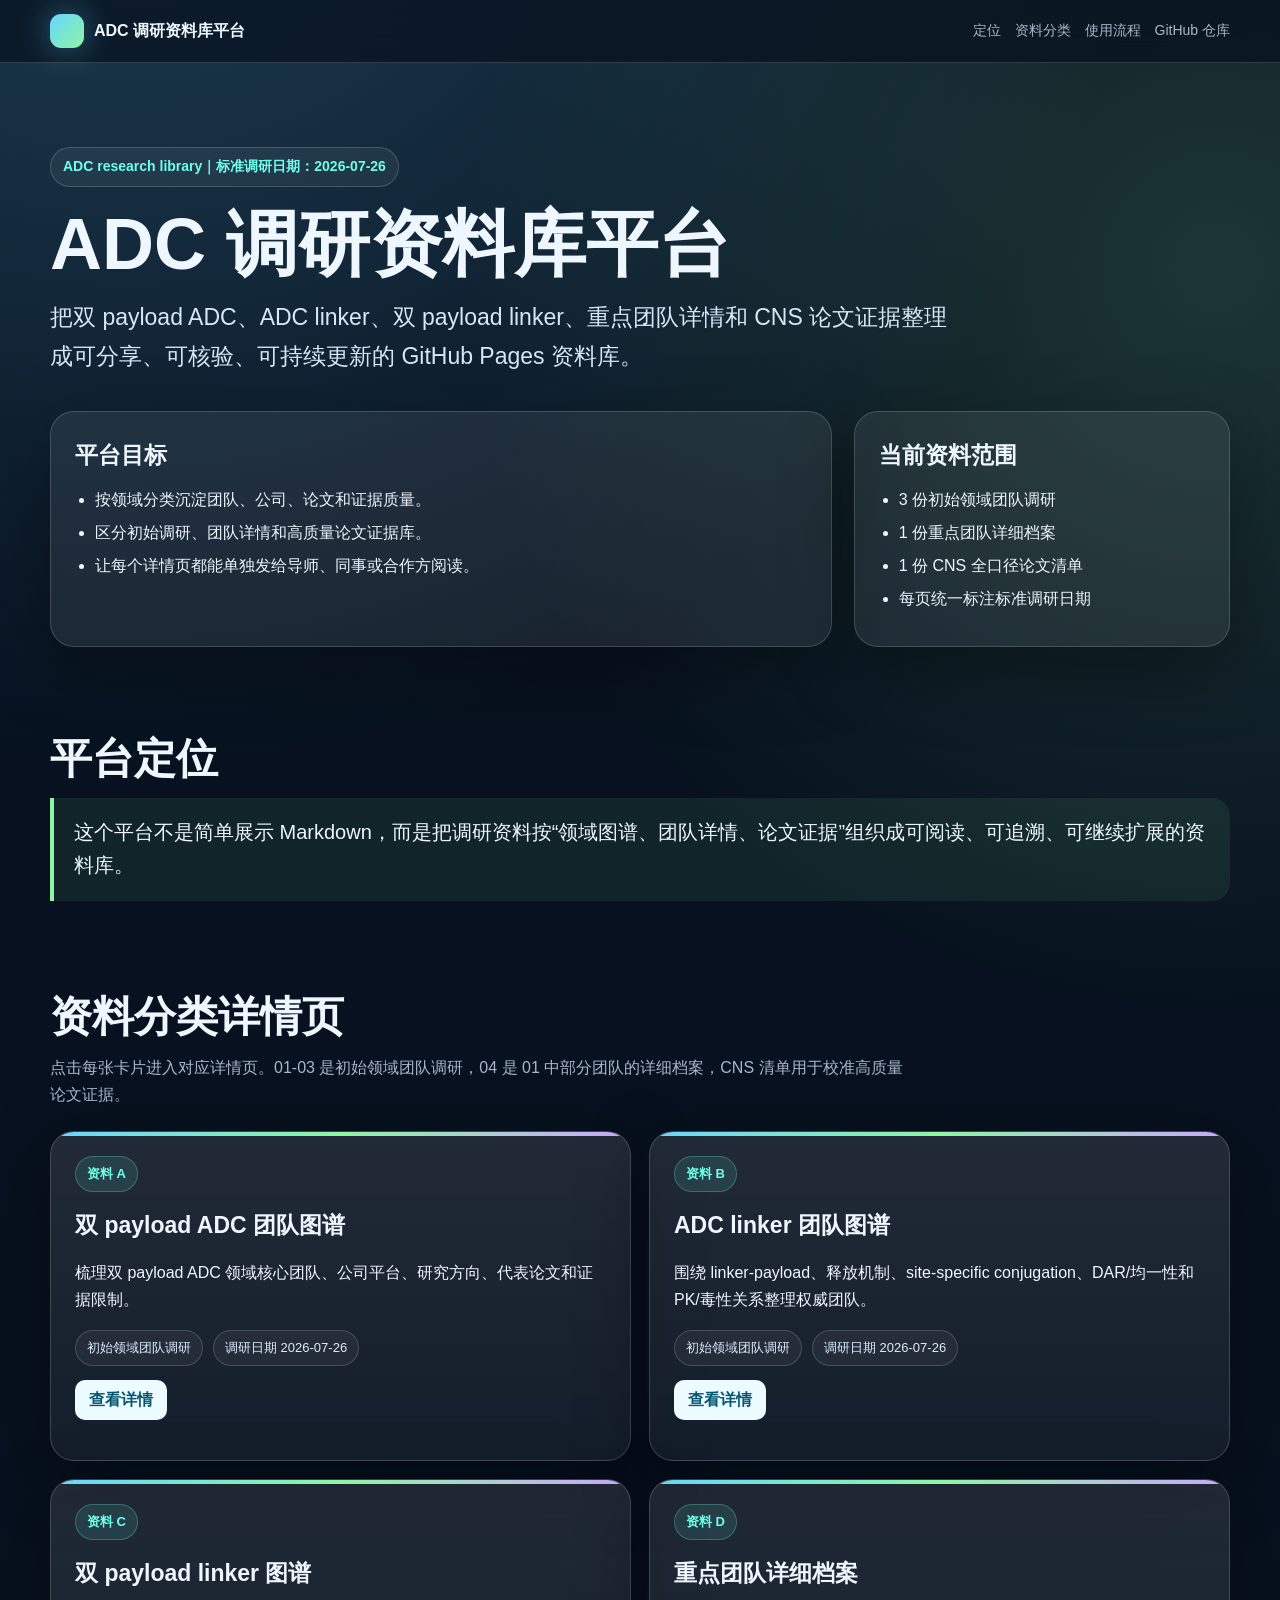
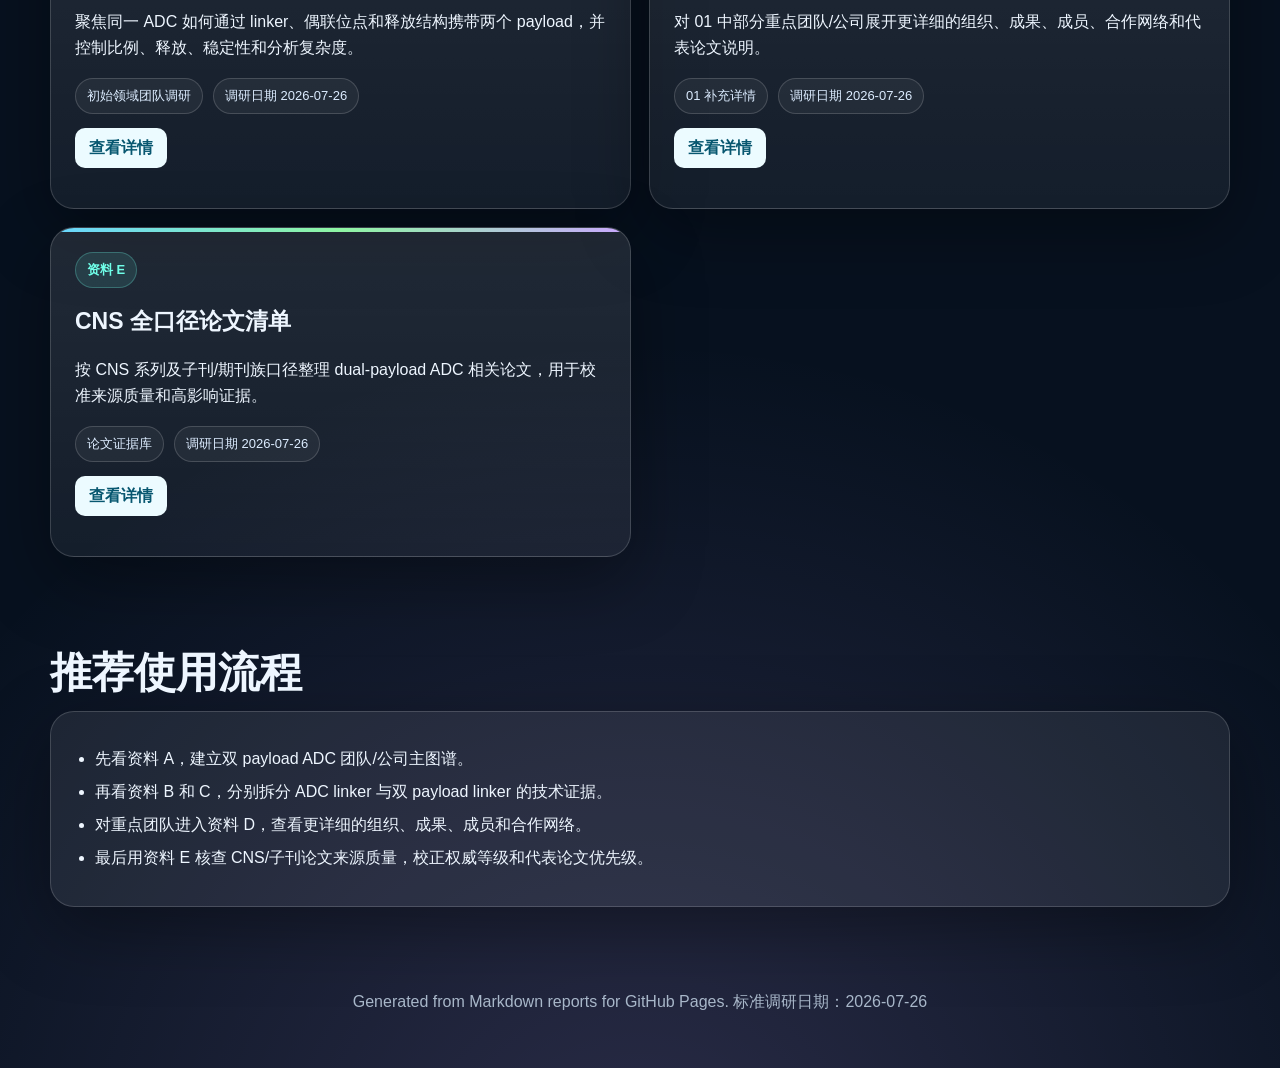
==== index.html @ ebff639b "Build ADC research library pages" ====
<!doctype html>
<html lang="zh-CN">
<head>
  <meta charset="utf-8" />
  <meta name="viewport" content="width=device-width, initial-scale=1" />
  <title>ADC 调研资料库平台</title>
  <meta name="description" content="ADC、ADC linker、双 payload ADC linker 和 CNS 论文证据资料库。" />
  <link rel="stylesheet" href="./assets/site.css" />
</head>
<body>
  <nav>
    <div class="wrap">
      <a class="brand" href="./index.html"><span class="logo"></span><span>ADC 调研资料库平台</span></a>
      <div class="navlinks"><a href="#position">定位</a><a href="#library">资料分类</a><a href="#workflow">使用流程</a><a href="https://github.com/HJH0331/ADC-" target="_blank" rel="noopener">GitHub 仓库</a></div>
    </div>
  </nav>
  <header class="wrap">
    <span class="eyebrow">ADC research library｜标准调研日期：2026-07-26</span>
    <h1>ADC 调研资料库平台</h1>
    <p class="lead">把双 payload ADC、ADC linker、双 payload linker、重点团队详情和 CNS 论文证据整理成可分享、可核验、可持续更新的 GitHub Pages 资料库。</p>
    <div class="hero-grid">
      <div class="card">
        <h3>平台目标</h3>
        <ul>
          <li>按领域分类沉淀团队、公司、论文和证据质量。</li>
          <li>区分初始调研、团队详情和高质量论文证据库。</li>
          <li>让每个详情页都能单独发给导师、同事或合作方阅读。</li>
        </ul>
      </div>
      <div class="card">
        <h3>当前资料范围</h3>
        <ul>
          <li>3 份初始领域团队调研</li>
          <li>1 份重点团队详细档案</li>
          <li>1 份 CNS 全口径论文清单</li>
          <li>每页统一标注标准调研日期</li>
        </ul>
      </div>
    </div>
  </header>
  <main>
    <section id="position" class="wrap">
      <h2>平台定位</h2>
      <div class="quote">这个平台不是简单展示 Markdown，而是把调研资料按“领域图谱、团队详情、论文证据”组织成可阅读、可追溯、可继续扩展的资料库。</div>
    </section>
    <section id="library" class="wrap">
      <h2>资料分类详情页</h2>
      <p class="sub">点击每张卡片进入对应详情页。01-03 是初始领域团队调研，04 是 01 中部分团队的详细档案，CNS 清单用于校准高质量论文证据。</p>
      <div class="grid-2"><article class="task">
  <span class="tag">资料 A</span>
  <h3>双 payload ADC 团队图谱</h3>
  <p>梳理双 payload ADC 领域核心团队、公司平台、研究方向、代表论文和证据限制。</p>
  <div class="pillrow"><span class="meta-pill">初始领域团队调研</span><span class="meta-pill">调研日期 2026-07-26</span></div>
  <p style="margin-top:14px;"><a class="btn" href="./detail-01-dual-payload-adc-teams.html">查看详情</a></p>
</article>
<article class="task">
  <span class="tag">资料 B</span>
  <h3>ADC linker 团队图谱</h3>
  <p>围绕 linker-payload、释放机制、site-specific conjugation、DAR/均一性和 PK/毒性关系整理权威团队。</p>
  <div class="pillrow"><span class="meta-pill">初始领域团队调研</span><span class="meta-pill">调研日期 2026-07-26</span></div>
  <p style="margin-top:14px;"><a class="btn" href="./detail-02-adc-linker-teams.html">查看详情</a></p>
</article>
<article class="task">
  <span class="tag">资料 C</span>
  <h3>双 payload linker 图谱</h3>
  <p>聚焦同一 ADC 如何通过 linker、偶联位点和释放结构携带两个 payload，并控制比例、释放、稳定性和分析复杂度。</p>
  <div class="pillrow"><span class="meta-pill">初始领域团队调研</span><span class="meta-pill">调研日期 2026-07-26</span></div>
  <p style="margin-top:14px;"><a class="btn" href="./detail-03-dual-payload-adc-linker-teams.html">查看详情</a></p>
</article>
<article class="task">
  <span class="tag">资料 D</span>
  <h3>重点团队详细档案</h3>
  <p>对 01 中部分重点团队/公司展开更详细的组织、成果、成员、合作网络和代表论文说明。</p>
  <div class="pillrow"><span class="meta-pill">01 补充详情</span><span class="meta-pill">调研日期 2026-07-26</span></div>
  <p style="margin-top:14px;"><a class="btn" href="./detail-04-dual-payload-adc-team-details.html">查看详情</a></p>
</article>
<article class="task">
  <span class="tag">资料 E</span>
  <h3>CNS 全口径论文清单</h3>
  <p>按 CNS 系列及子刊/期刊族口径整理 dual-payload ADC 相关论文，用于校准来源质量和高影响证据。</p>
  <div class="pillrow"><span class="meta-pill">论文证据库</span><span class="meta-pill">调研日期 2026-07-26</span></div>
  <p style="margin-top:14px;"><a class="btn" href="./detail-cns-paper-list.html">查看详情</a></p>
</article></div>
    </section>
    <section id="workflow" class="wrap">
      <h2>推荐使用流程</h2>
      <div class="card">
        <ul>
          <li>先看资料 A，建立双 payload ADC 团队/公司主图谱。</li>
          <li>再看资料 B 和 C，分别拆分 ADC linker 与双 payload linker 的技术证据。</li>
          <li>对重点团队进入资料 D，查看更详细的组织、成果、成员和合作网络。</li>
          <li>最后用资料 E 核查 CNS/子刊论文来源质量，校正权威等级和代表论文优先级。</li>
        </ul>
      </div>
    </section>
  </main>
  <footer class="wrap">Generated from Markdown reports for GitHub Pages. 标准调研日期：2026-07-26</footer>
  <script>
    document.querySelectorAll('.task').forEach(card => {
      const link = card.querySelector('a.btn');
      if (!link) return;
      card.addEventListener('click', event => {
        if (event.target.closest('a')) return;
        window.location.href = link.href;
      });
    });
  </script>
</body>
</html>
---- assets/site.css ----
:root {
  --bg: #07111f;
  --panel: rgba(255, 255, 255, .075);
  --panel-strong: rgba(255, 255, 255, .105);
  --line: rgba(255, 255, 255, .16);
  --text: #eef6ff;
  --muted: #a8b7c9;
  --soft: #d7e7f7;
  --blue: #68d5ff;
  --cyan: #6fffe9;
  --green: #8ef6a3;
  --yellow: #ffe08a;
  --purple: #caa7ff;
  --shadow: 0 22px 70px rgba(0, 0, 0, .35);
}

* {
  box-sizing: border-box;
}

html {
  scroll-behavior: smooth;
}

body {
  margin: 0;
  color: var(--text);
  font-family: -apple-system, BlinkMacSystemFont, "Segoe UI", "PingFang SC", "Microsoft YaHei", Arial, sans-serif;
  line-height: 1.68;
  background:
    radial-gradient(circle at 10% -10%, rgba(104, 213, 255, .25), transparent 33%),
    radial-gradient(circle at 95% 10%, rgba(142, 246, 163, .16), transparent 28%),
    radial-gradient(circle at 50% 105%, rgba(202, 167, 255, .18), transparent 30%),
    var(--bg);
}

a {
  color: var(--cyan);
  text-decoration: none;
}

a:hover {
  text-decoration: underline;
}

.wrap,
.page {
  width: min(1180px, calc(100% - 40px));
  margin: 0 auto;
}

nav {
  position: sticky;
  top: 0;
  z-index: 20;
  border-bottom: 1px solid var(--line);
  background: rgba(7, 17, 31, .72);
  backdrop-filter: blur(18px);
}

nav .wrap {
  display: flex;
  align-items: center;
  justify-content: space-between;
  gap: 20px;
  padding: 14px 0;
}

.brand {
  display: flex;
  align-items: center;
  gap: 10px;
  color: var(--text);
  font-weight: 800;
}

.logo {
  width: 34px;
  height: 34px;
  border-radius: 11px;
  background: linear-gradient(135deg, var(--blue), var(--green));
  box-shadow: 0 0 32px rgba(104, 213, 255, .42);
}

.navlinks {
  display: flex;
  flex-wrap: wrap;
  gap: 14px;
  font-size: 14px;
}

.navlinks a {
  color: var(--muted);
}

header {
  padding: 84px 0 42px;
}

.eyebrow {
  display: inline-flex;
  align-items: center;
  gap: 8px;
  padding: 7px 12px;
  border: 1px solid var(--line);
  border-radius: 999px;
  background: rgba(255, 255, 255, .06);
  color: var(--cyan);
  font-weight: 700;
  font-size: 14px;
}

h1 {
  max-width: 980px;
  margin: 20px 0 16px;
  font-size: clamp(38px, 6vw, 72px);
  line-height: 1.05;
  letter-spacing: 0;
}

.lead {
  max-width: 900px;
  margin: 0;
  color: var(--soft);
  font-size: clamp(18px, 2vw, 23px);
}

.hero-grid {
  display: grid;
  grid-template-columns: 1.35fr .65fr;
  gap: 22px;
  margin-top: 36px;
}

.card,
.task,
.hero,
.section {
  border: 1px solid var(--line);
  border-radius: 24px;
  background: var(--panel);
  box-shadow: var(--shadow);
}

.card {
  padding: 24px;
}

.card h3,
.task h3 {
  margin: 0 0 12px;
  font-size: 23px;
}

section {
  padding: 46px 0;
}

h2 {
  margin: 0 0 14px;
  font-size: clamp(28px, 4vw, 42px);
  line-height: 1.15;
}

.sub {
  max-width: 860px;
  margin: 0 0 22px;
  color: var(--muted);
}

.grid-2 {
  display: grid;
  grid-template-columns: repeat(2, minmax(0, 1fr));
  gap: 18px;
}

.grid-3 {
  display: grid;
  grid-template-columns: repeat(3, minmax(0, 1fr));
  gap: 18px;
}

.task {
  position: relative;
  overflow: hidden;
  padding: 24px;
  background: linear-gradient(180deg, rgba(255, 255, 255, .105), rgba(255, 255, 255, .055));
  cursor: pointer;
  transition: transform .18s ease, border-color .18s ease;
}

.task:hover {
  border-color: rgba(111, 255, 233, .38);
  transform: translateY(-3px);
}

.task::before {
  content: "";
  position: absolute;
  inset: 0 0 auto 0;
  height: 4px;
  background: linear-gradient(90deg, var(--blue), var(--green), var(--purple));
}

.tag,
.meta-pill {
  display: inline-flex;
  align-items: center;
  padding: 6px 11px;
  border: 1px solid var(--line);
  border-radius: 999px;
  background: rgba(255, 255, 255, .05);
  color: #dcecff;
  font-size: 13px;
}

.tag {
  margin-bottom: 14px;
  border-color: rgba(111, 255, 233, .25);
  background: rgba(111, 255, 233, .11);
  color: var(--cyan);
  font-weight: 700;
}

.pillrow,
.tag-row {
  display: flex;
  flex-wrap: wrap;
  gap: 10px;
  margin-top: 16px;
}

.btn {
  display: inline-flex;
  align-items: center;
  min-height: 40px;
  padding: 0 14px;
  border-radius: 10px;
  background: #ecfbff;
  color: #075770;
  font-weight: 800;
  text-decoration: none;
}

.quote {
  padding: 18px 20px;
  border-left: 4px solid var(--green);
  border-radius: 0 18px 18px 0;
  background: rgba(142, 246, 163, .08);
  font-size: 20px;
}

.page {
  padding: 28px 0 58px;
}

.topbar {
  display: flex;
  align-items: center;
  justify-content: space-between;
  gap: 12px;
  margin-bottom: 18px;
  color: var(--muted);
  font-size: 14px;
}

.quick {
  display: grid;
  grid-template-columns: repeat(5, minmax(0, 1fr));
  gap: 12px;
  margin: 0 0 18px;
}

.quick a {
  display: block;
  min-height: 52px;
  padding: 14px 16px;
  border: 1px solid var(--line);
  border-radius: 16px;
  background: rgba(255, 255, 255, .06);
  color: #e3f3ff;
}

.hero,
.section {
  padding: 30px;
}

.hero {
  margin-bottom: 20px;
}

.section {
  margin-top: 20px;
  padding: 26px;
}

.detail-grid {
  display: grid;
  grid-template-columns: minmax(0, .78fr) minmax(280px, .22fr);
  gap: 18px;
  align-items: start;
}

.mini-toc {
  position: sticky;
  top: 22px;
  max-height: calc(100vh - 44px);
  overflow: auto;
  padding: 18px;
  border: 1px solid var(--line);
  border-radius: 18px;
  background: rgba(255, 255, 255, .065);
}

.mini-toc strong {
  display: block;
  margin-bottom: 10px;
}

.mini-toc a {
  display: block;
  padding: 7px 0;
  border-top: 1px solid rgba(255, 255, 255, .08);
  color: #d8e8f7;
  font-size: 14px;
  line-height: 1.35;
}

.mini-toc .toc-level-3 {
  padding-left: 12px;
  color: var(--muted);
  font-size: 13px;
}

.markdown-section {
  padding: 22px;
  border: 1px solid var(--line);
  border-radius: 18px;
  background: rgba(255, 255, 255, .055);
  box-shadow: none;
}

.markdown-section + .markdown-section {
  margin-top: 16px;
}

.markdown-section h2 {
  margin-top: 0;
  font-size: 30px;
}

.markdown-section h3 {
  margin: 24px 0 10px;
  color: #f4fbff;
  font-size: 22px;
}

.markdown-section h4 {
  margin: 18px 0 8px;
  color: var(--cyan);
  font-size: 16px;
}

.markdown-section p,
.markdown-section li {
  color: #d8e8f7;
}

ul,
ol {
  margin: 10px 0;
  padding-left: 20px;
}

li {
  margin: 6px 0;
}

.table-wrap {
  overflow: auto;
  margin: 14px 0 18px;
  border: 1px solid var(--line);
  border-radius: 10px;
  background: var(--panel);
}

table {
  width: 100%;
  min-width: 760px;
  border-collapse: separate;
  border-spacing: 0;
}

th,
td {
  padding: 12px 14px;
  border-bottom: 1px solid var(--line);
  text-align: left;
  vertical-align: top;
}

th {
  background: rgba(31, 95, 191, .10);
  color: var(--blue);
  font-weight: 800;
}

td {
  color: #d8e8f7;
  font-size: 14px;
}

tr:last-child td {
  border-bottom: 0;
}

code {
  font-family: "SFMono-Regular", Consolas, "Liberation Mono", monospace;
}

p code,
li code,
td code {
  padding: 2px 5px;
  border-radius: 5px;
  background: rgba(236, 251, 255, .12);
  color: var(--cyan);
}

pre {
  overflow: auto;
  padding: 16px;
  border-radius: 12px;
  background: rgba(0, 0, 0, .32);
  color: #e9fbff;
  font-size: 14px;
}

blockquote {
  margin: 18px 0;
  padding: 16px 18px;
  border-left: 4px solid var(--green);
  border-radius: 0 16px 16px 0;
  background: rgba(142, 246, 163, .08);
  color: #efffff;
  font-weight: 700;
}

hr {
  margin: 24px 0;
  border: 0;
  border-top: 1px solid var(--line);
}

.note {
  padding: 15px 16px;
  border: 1px dashed var(--line);
  border-radius: 18px;
  background: rgba(255, 255, 255, .06);
  color: var(--soft);
}

.related {
  display: grid;
  grid-template-columns: repeat(2, minmax(0, 1fr));
  gap: 10px;
  margin-top: 14px;
}

.mini-link {
  display: block;
  padding: 12px 14px;
  border: 1px solid var(--line);
  border-radius: 16px;
  background: rgba(255, 255, 255, .05);
  color: #e8f6ff;
  font-size: 13px;
  font-weight: 600;
}

.mini-link.active {
  border-color: rgba(111, 255, 233, .4);
  background: rgba(111, 255, 233, .08);
  color: var(--cyan);
}

footer {
  padding: 36px 0 52px;
  color: var(--muted);
  text-align: center;
}

@media (max-width: 980px) {
  .hero-grid,
  .grid-2,
  .grid-3,
  .quick,
  .detail-grid,
  .related {
    grid-template-columns: 1fr;
  }

  .navlinks {
    display: none;
  }

  header {
    padding-top: 52px;
  }

  .mini-toc {
    position: relative;
    top: auto;
    max-height: none;
  }
}

@media (max-width: 620px) {
  .wrap,
  .page {
    width: min(100% - 28px, 1180px);
  }

  .hero,
  .section,
  .card,
  .task {
    padding: 22px;
  }

  h1 {
    font-size: 36px;
  }
}
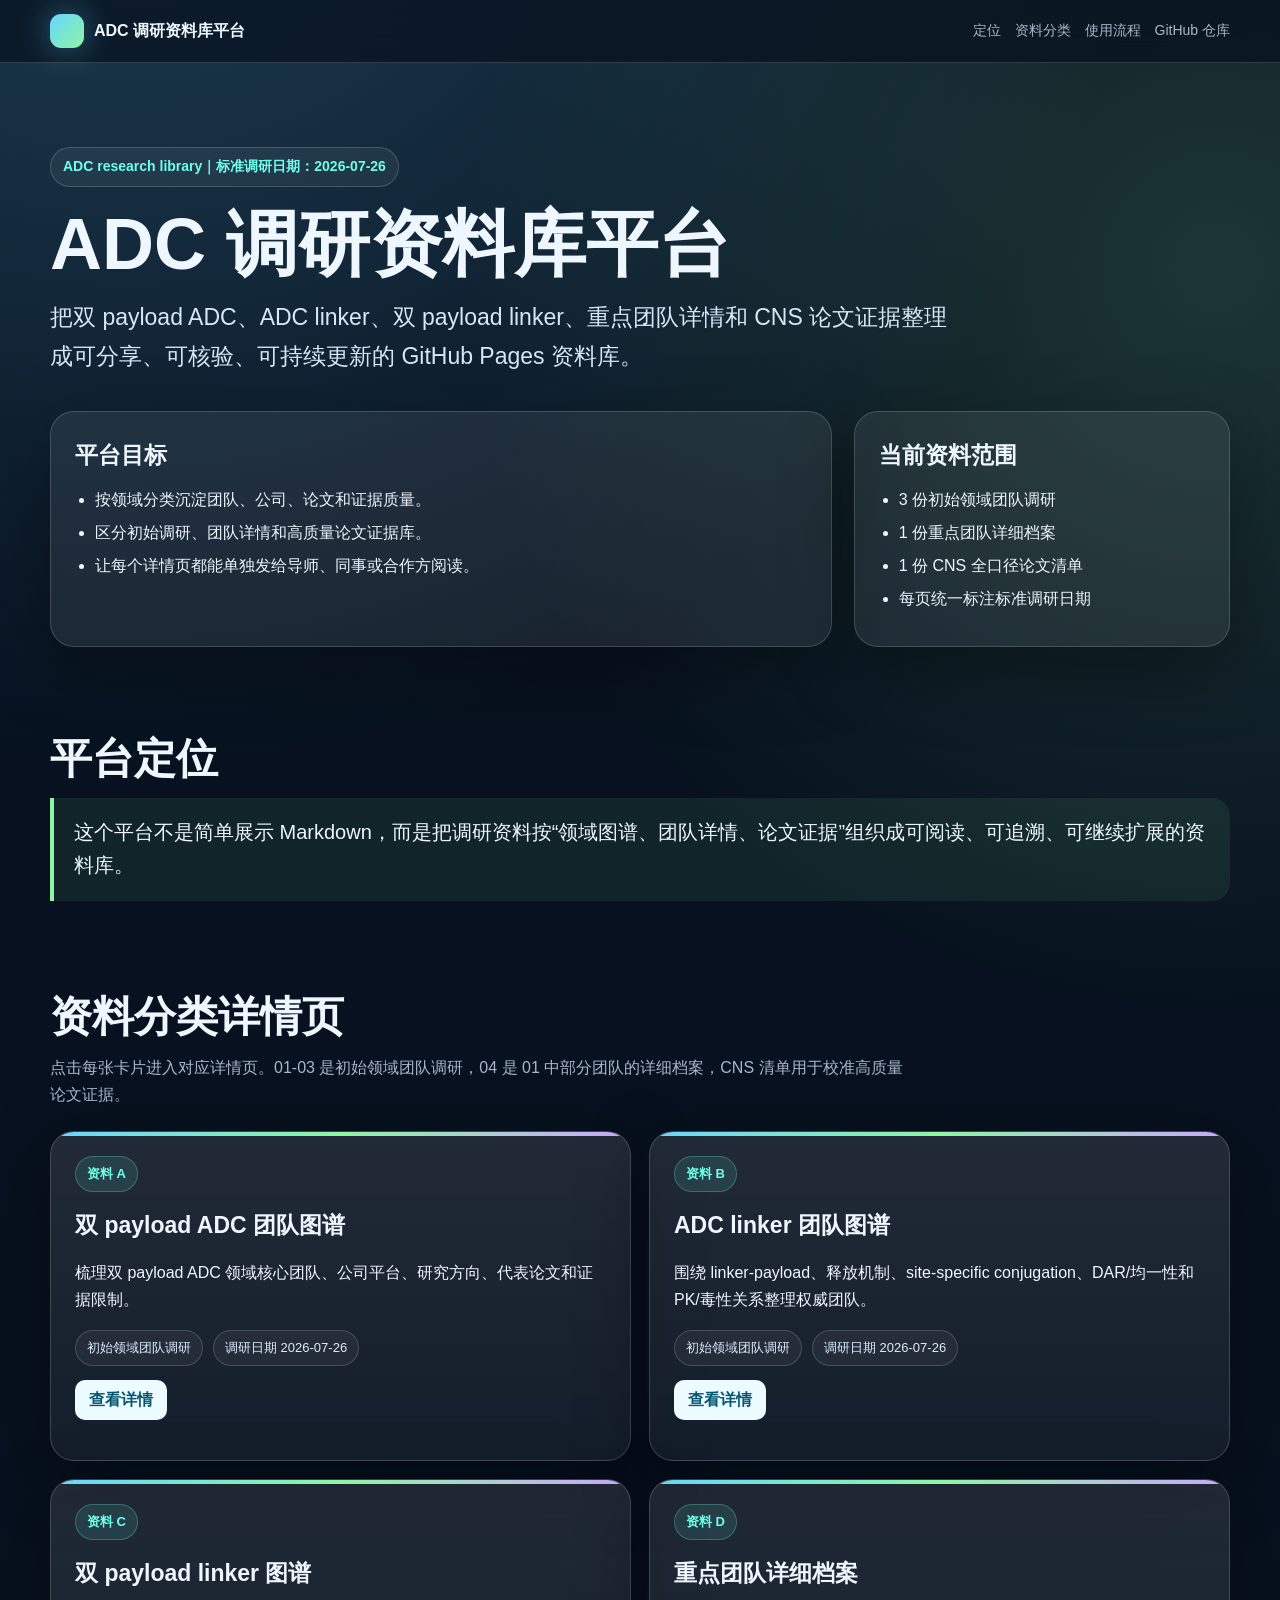
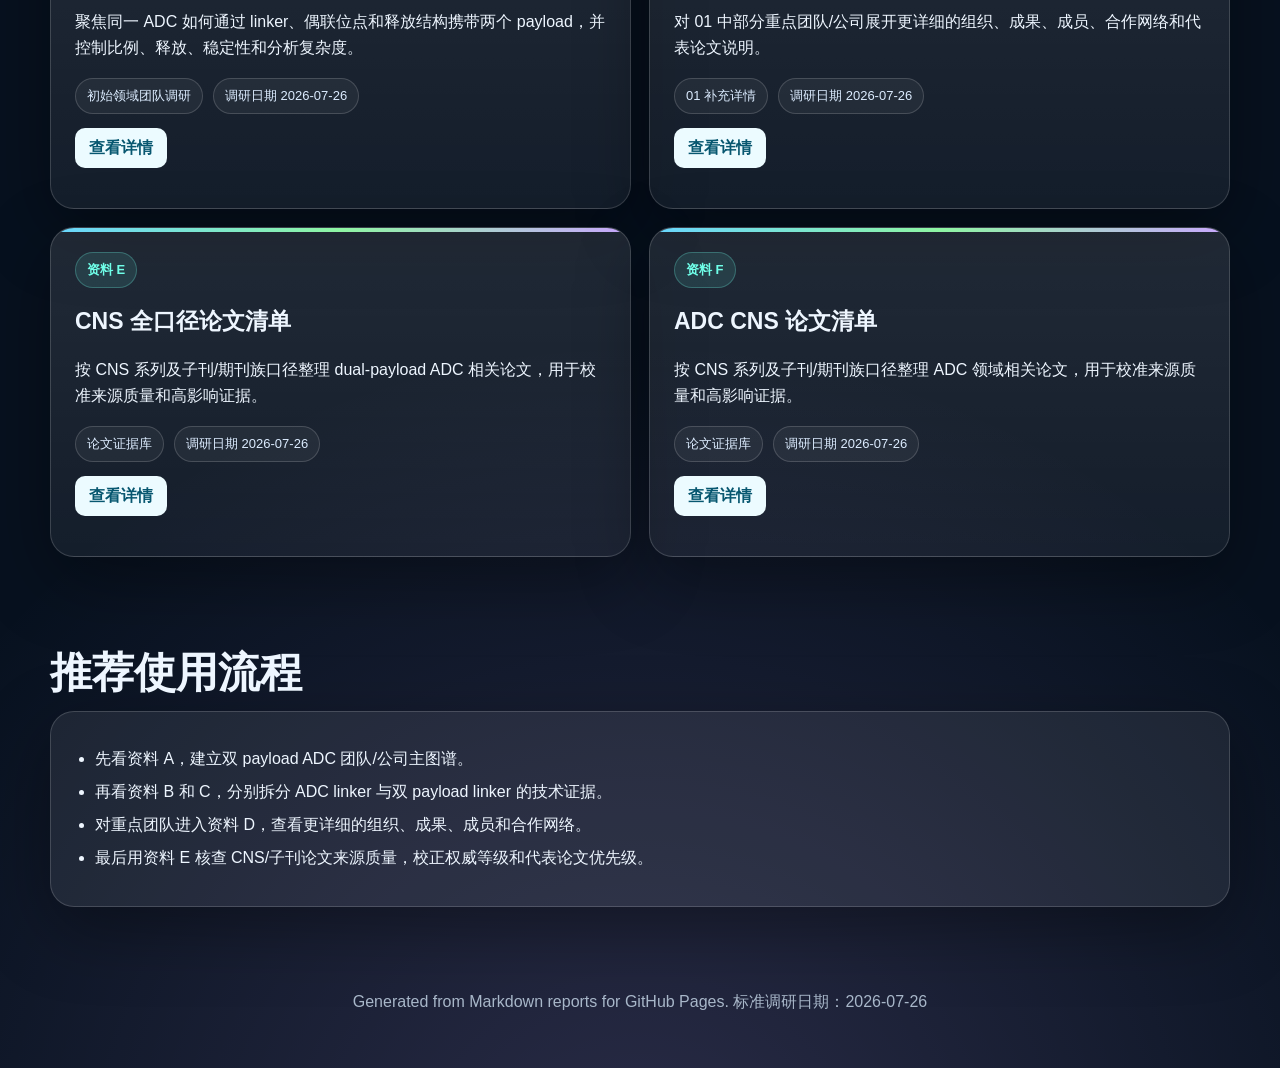
==== commit 2911c5a0: "Add ADC CNS paper list page" ====
--- a/index.html
+++ b/index.html
@@ -80,6 +80,13 @@
   <p>按 CNS 系列及子刊/期刊族口径整理 dual-payload ADC 相关论文，用于校准来源质量和高影响证据。</p>
   <div class="pillrow"><span class="meta-pill">论文证据库</span><span class="meta-pill">调研日期 2026-07-26</span></div>
   <p style="margin-top:14px;"><a class="btn" href="./detail-cns-paper-list.html">查看详情</a></p>
+</article>
+<article class="task">
+  <span class="tag">资料 F</span>
+  <h3>ADC CNS 论文清单</h3>
+  <p>按 CNS 系列及子刊/期刊族口径整理 ADC 领域相关论文，用于校准来源质量和高影响证据。</p>
+  <div class="pillrow"><span class="meta-pill">论文证据库</span><span class="meta-pill">调研日期 2026-07-26</span></div>
+  <p style="margin-top:14px;"><a class="btn" href="./detail-adc-cns-paper-list.html">查看详情</a></p>
 </article></div>
     </section>
     <section id="workflow" class="wrap">
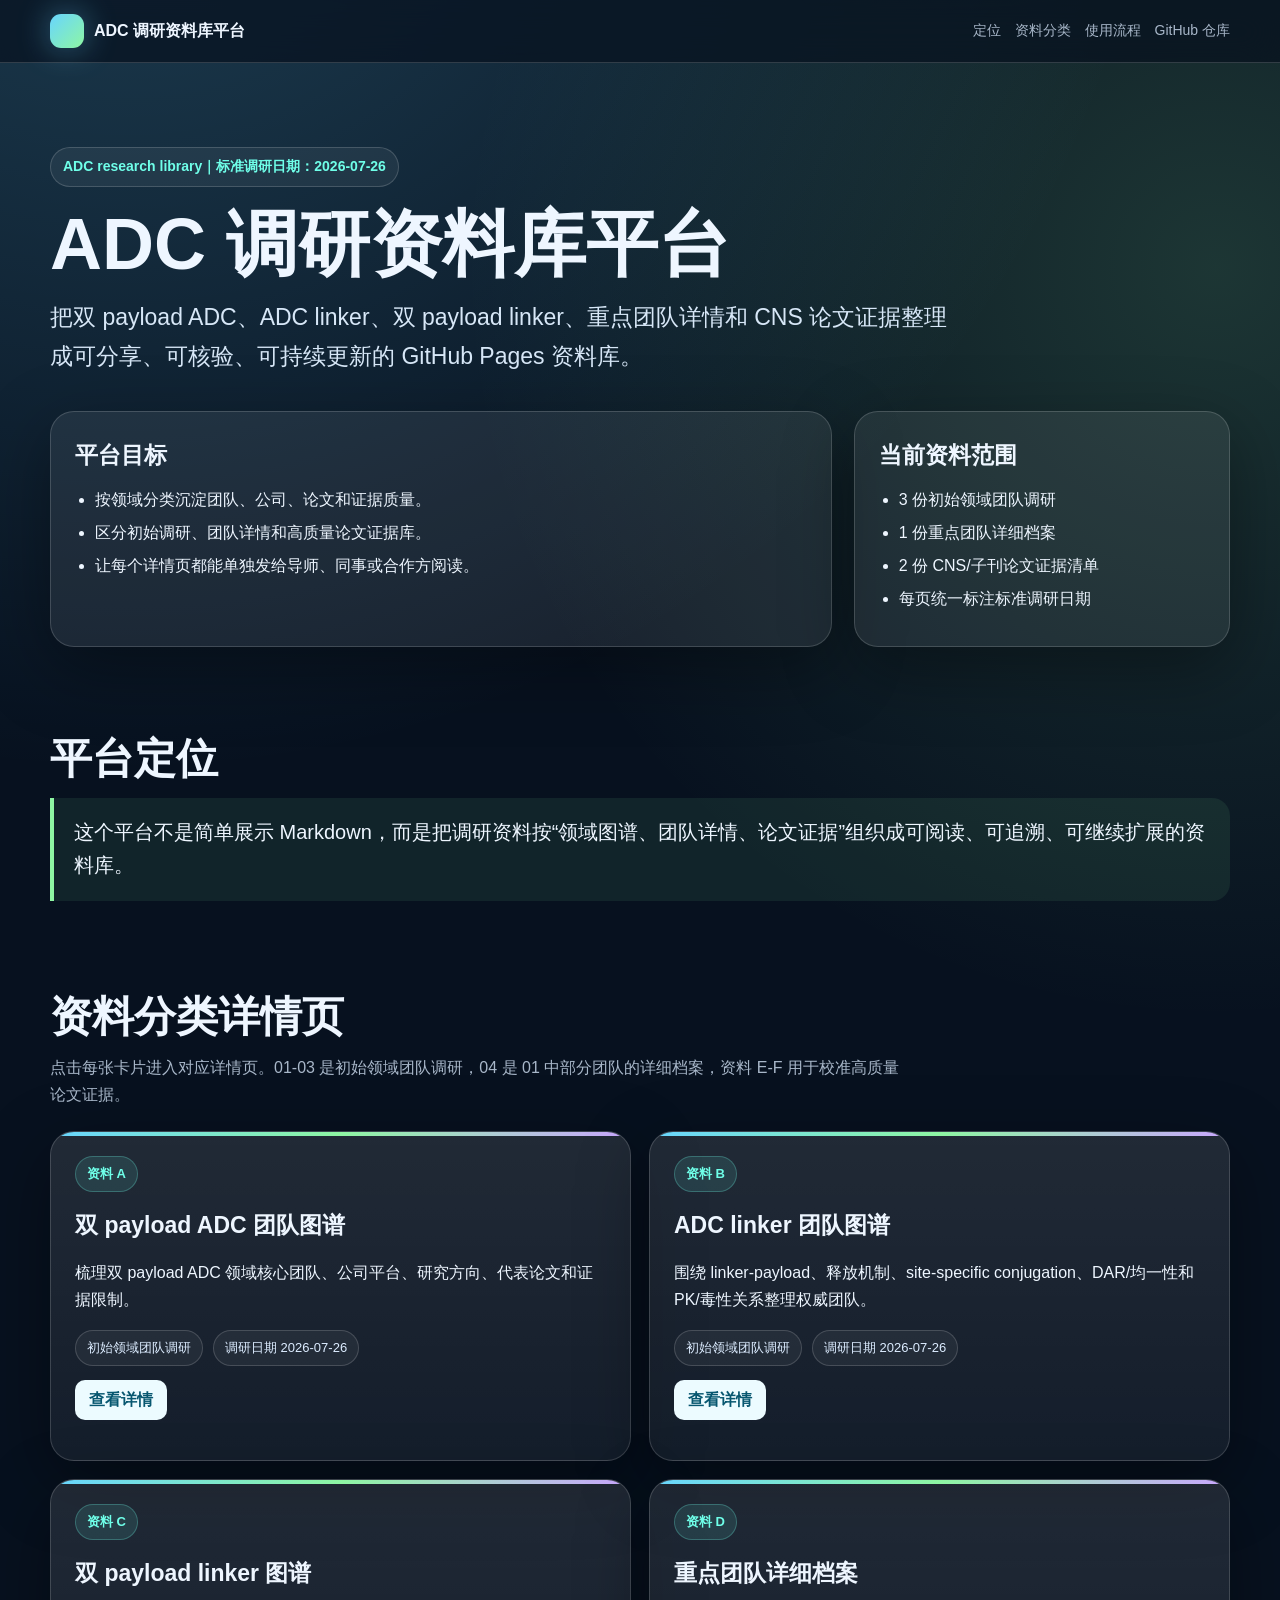
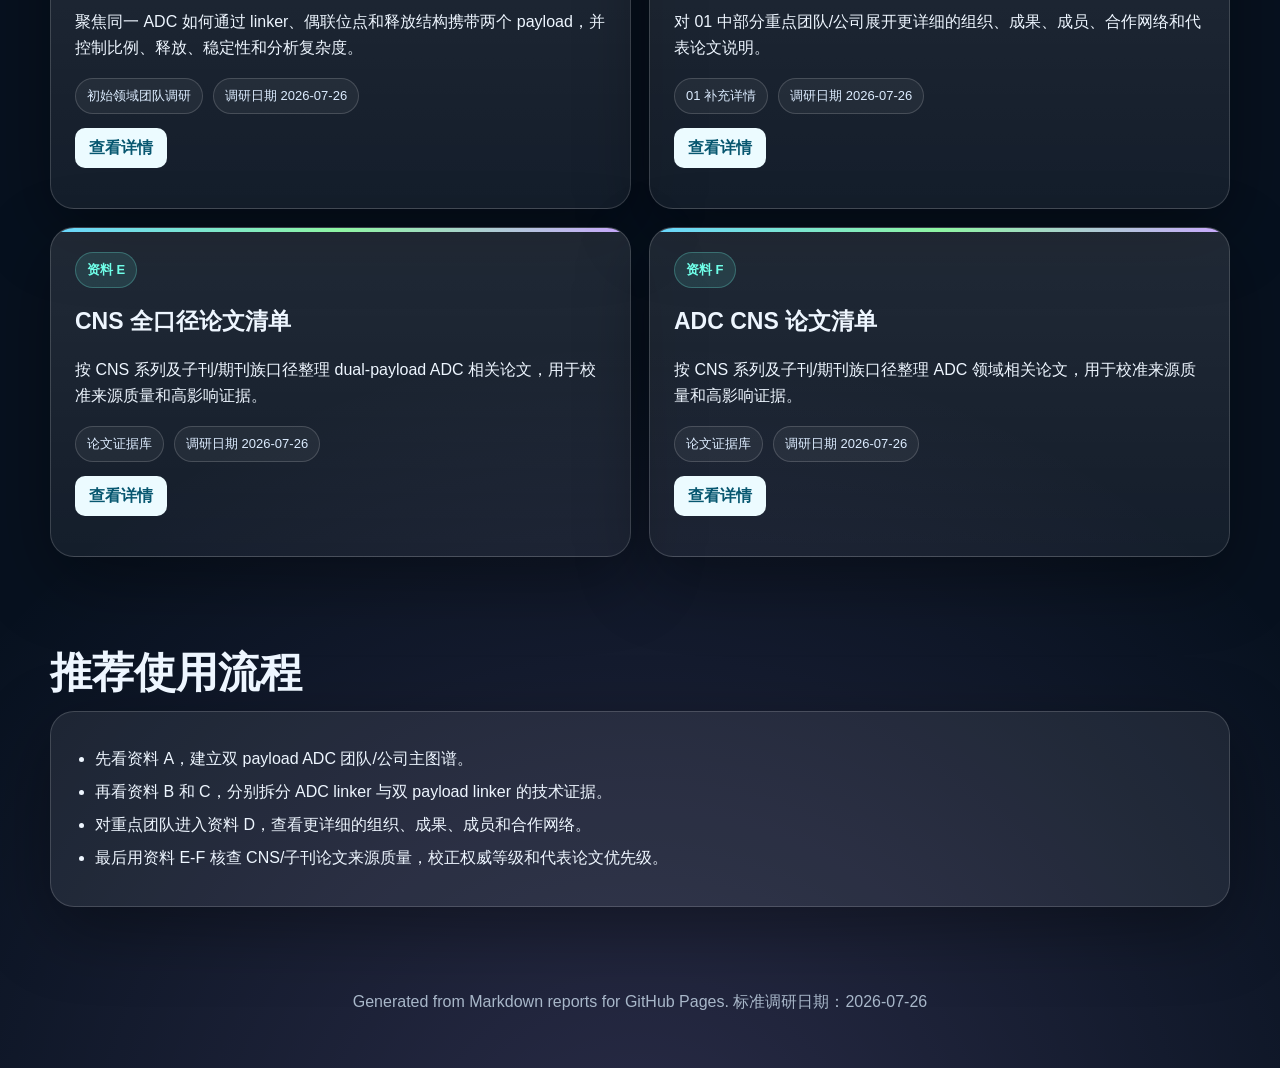
==== commit ab2fd448: "Update platform copy for CNS evidence pages" ====
--- a/index.html
+++ b/index.html
@@ -32,7 +32,7 @@
         <ul>
           <li>3 份初始领域团队调研</li>
           <li>1 份重点团队详细档案</li>
-          <li>1 份 CNS 全口径论文清单</li>
+          <li>2 份 CNS/子刊论文证据清单</li>
           <li>每页统一标注标准调研日期</li>
         </ul>
       </div>
@@ -45,7 +45,7 @@
     </section>
     <section id="library" class="wrap">
       <h2>资料分类详情页</h2>
-      <p class="sub">点击每张卡片进入对应详情页。01-03 是初始领域团队调研，04 是 01 中部分团队的详细档案，CNS 清单用于校准高质量论文证据。</p>
+      <p class="sub">点击每张卡片进入对应详情页。01-03 是初始领域团队调研，04 是 01 中部分团队的详细档案，资料 E-F 用于校准高质量论文证据。</p>
       <div class="grid-2"><article class="task">
   <span class="tag">资料 A</span>
   <h3>双 payload ADC 团队图谱</h3>
@@ -96,7 +96,7 @@
           <li>先看资料 A，建立双 payload ADC 团队/公司主图谱。</li>
           <li>再看资料 B 和 C，分别拆分 ADC linker 与双 payload linker 的技术证据。</li>
           <li>对重点团队进入资料 D，查看更详细的组织、成果、成员和合作网络。</li>
-          <li>最后用资料 E 核查 CNS/子刊论文来源质量，校正权威等级和代表论文优先级。</li>
+          <li>最后用资料 E-F 核查 CNS/子刊论文来源质量，校正权威等级和代表论文优先级。</li>
         </ul>
       </div>
     </section>
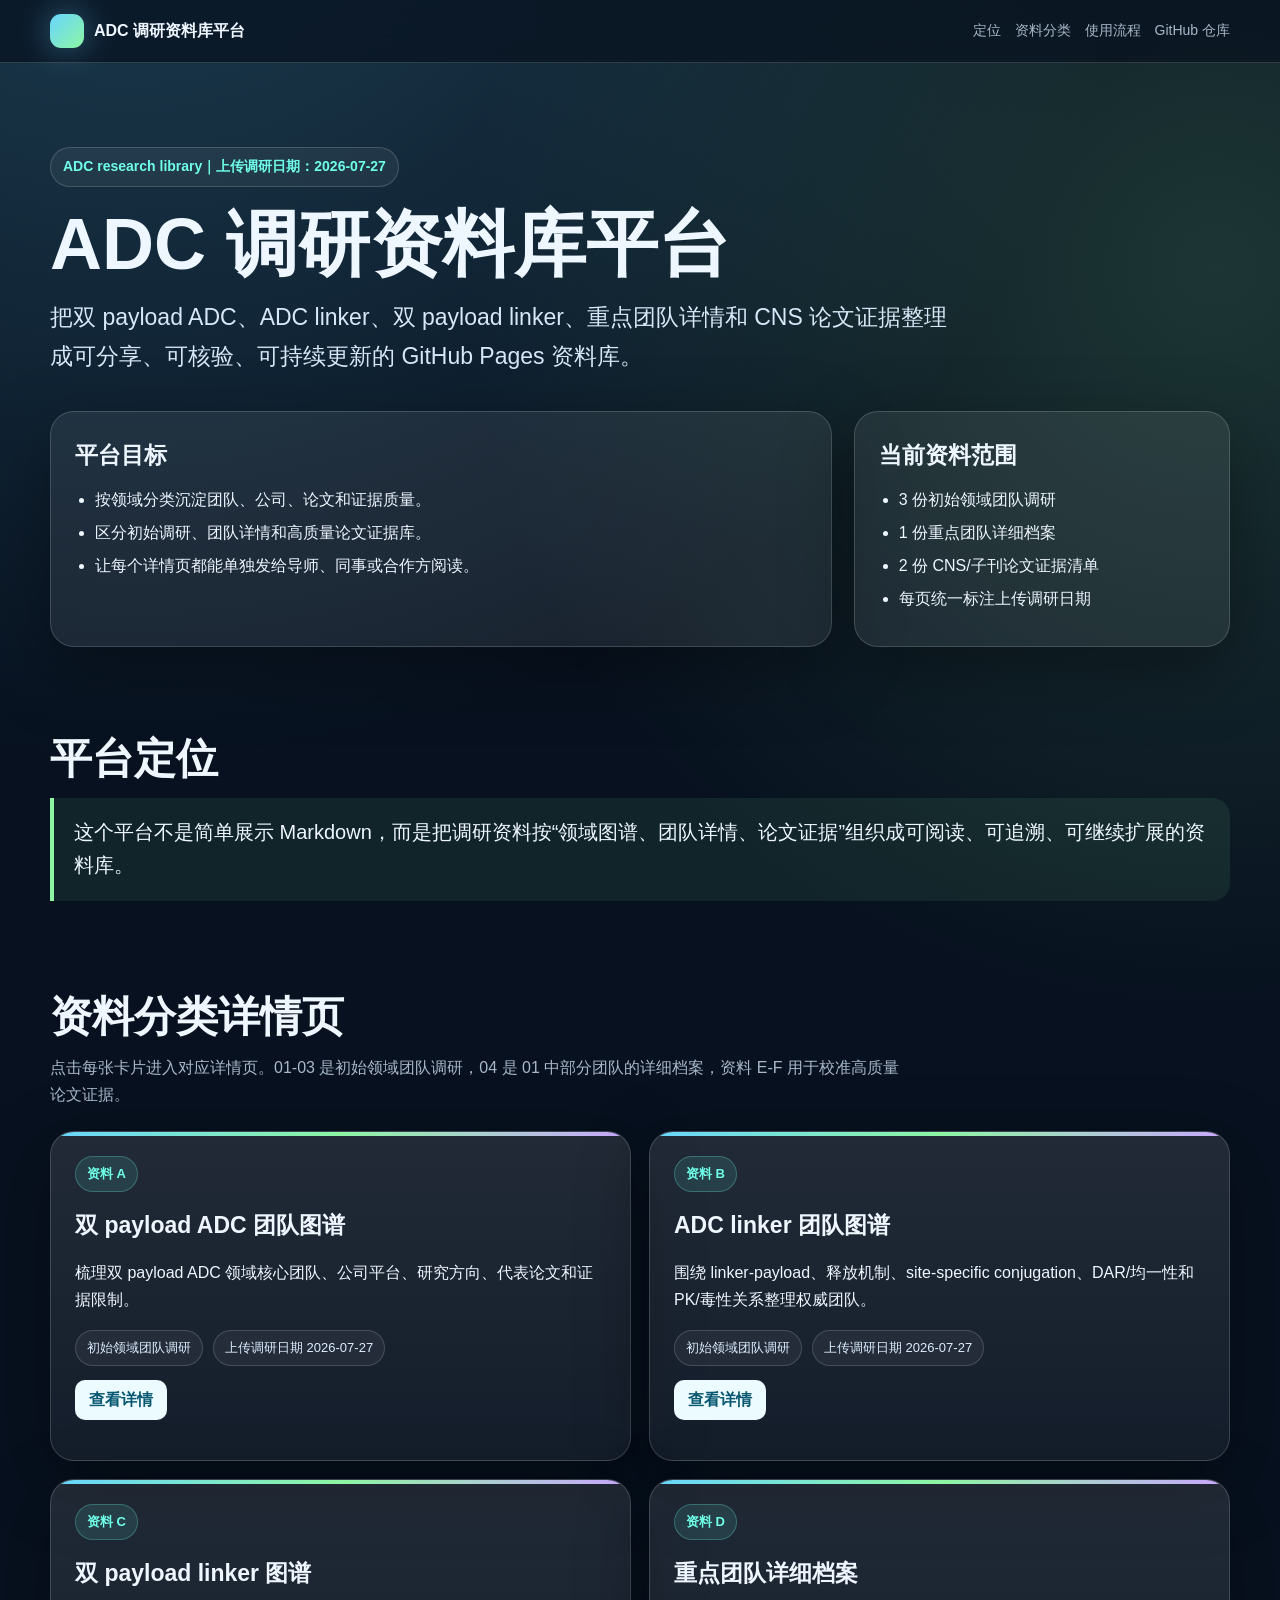
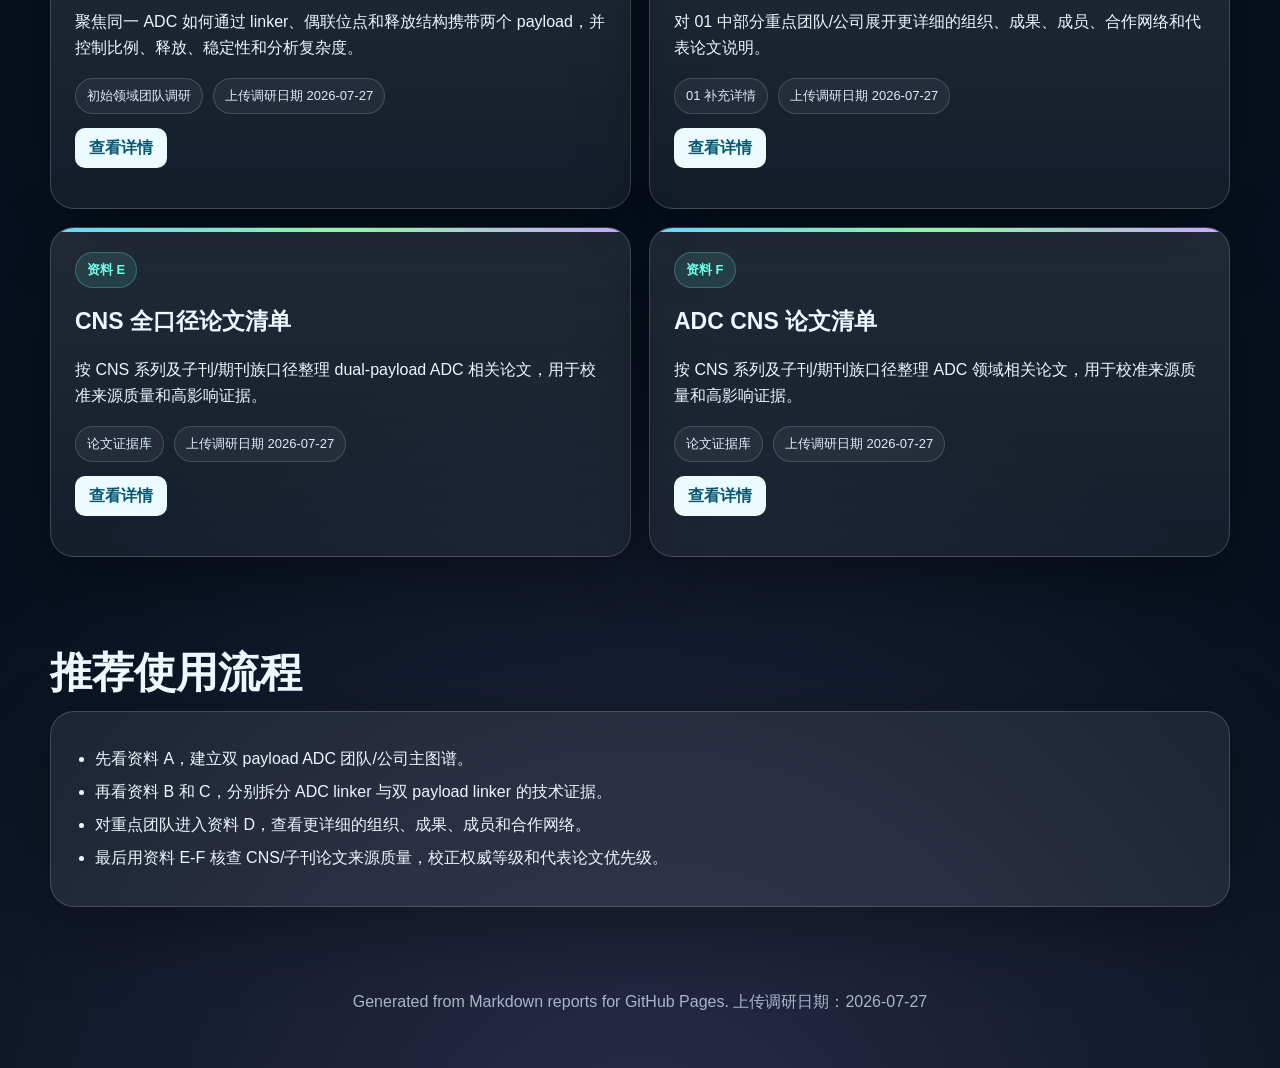
==== commit 215b02ea: "Update ADC research pages" ====
--- a/index.html
+++ b/index.html
@@ -15,7 +15,7 @@
     </div>
   </nav>
   <header class="wrap">
-    <span class="eyebrow">ADC research library｜标准调研日期：2026-07-26</span>
+    <span class="eyebrow">ADC research library｜上传调研日期：2026-07-27</span>
     <h1>ADC 调研资料库平台</h1>
     <p class="lead">把双 payload ADC、ADC linker、双 payload linker、重点团队详情和 CNS 论文证据整理成可分享、可核验、可持续更新的 GitHub Pages 资料库。</p>
     <div class="hero-grid">
@@ -33,7 +33,7 @@
           <li>3 份初始领域团队调研</li>
           <li>1 份重点团队详细档案</li>
           <li>2 份 CNS/子刊论文证据清单</li>
-          <li>每页统一标注标准调研日期</li>
+          <li>每页统一标注上传调研日期</li>
         </ul>
       </div>
     </div>
@@ -50,42 +50,42 @@
   <span class="tag">资料 A</span>
   <h3>双 payload ADC 团队图谱</h3>
   <p>梳理双 payload ADC 领域核心团队、公司平台、研究方向、代表论文和证据限制。</p>
-  <div class="pillrow"><span class="meta-pill">初始领域团队调研</span><span class="meta-pill">调研日期 2026-07-26</span></div>
+  <div class="pillrow"><span class="meta-pill">初始领域团队调研</span><span class="meta-pill">上传调研日期 2026-07-27</span></div>
   <p style="margin-top:14px;"><a class="btn" href="./detail-01-dual-payload-adc-teams.html">查看详情</a></p>
 </article>
 <article class="task">
   <span class="tag">资料 B</span>
   <h3>ADC linker 团队图谱</h3>
   <p>围绕 linker-payload、释放机制、site-specific conjugation、DAR/均一性和 PK/毒性关系整理权威团队。</p>
-  <div class="pillrow"><span class="meta-pill">初始领域团队调研</span><span class="meta-pill">调研日期 2026-07-26</span></div>
+  <div class="pillrow"><span class="meta-pill">初始领域团队调研</span><span class="meta-pill">上传调研日期 2026-07-27</span></div>
   <p style="margin-top:14px;"><a class="btn" href="./detail-02-adc-linker-teams.html">查看详情</a></p>
 </article>
 <article class="task">
   <span class="tag">资料 C</span>
   <h3>双 payload linker 图谱</h3>
   <p>聚焦同一 ADC 如何通过 linker、偶联位点和释放结构携带两个 payload，并控制比例、释放、稳定性和分析复杂度。</p>
-  <div class="pillrow"><span class="meta-pill">初始领域团队调研</span><span class="meta-pill">调研日期 2026-07-26</span></div>
+  <div class="pillrow"><span class="meta-pill">初始领域团队调研</span><span class="meta-pill">上传调研日期 2026-07-27</span></div>
   <p style="margin-top:14px;"><a class="btn" href="./detail-03-dual-payload-adc-linker-teams.html">查看详情</a></p>
 </article>
 <article class="task">
   <span class="tag">资料 D</span>
   <h3>重点团队详细档案</h3>
   <p>对 01 中部分重点团队/公司展开更详细的组织、成果、成员、合作网络和代表论文说明。</p>
-  <div class="pillrow"><span class="meta-pill">01 补充详情</span><span class="meta-pill">调研日期 2026-07-26</span></div>
+  <div class="pillrow"><span class="meta-pill">01 补充详情</span><span class="meta-pill">上传调研日期 2026-07-27</span></div>
   <p style="margin-top:14px;"><a class="btn" href="./detail-04-dual-payload-adc-team-details.html">查看详情</a></p>
 </article>
 <article class="task">
   <span class="tag">资料 E</span>
   <h3>CNS 全口径论文清单</h3>
   <p>按 CNS 系列及子刊/期刊族口径整理 dual-payload ADC 相关论文，用于校准来源质量和高影响证据。</p>
-  <div class="pillrow"><span class="meta-pill">论文证据库</span><span class="meta-pill">调研日期 2026-07-26</span></div>
+  <div class="pillrow"><span class="meta-pill">论文证据库</span><span class="meta-pill">上传调研日期 2026-07-27</span></div>
   <p style="margin-top:14px;"><a class="btn" href="./detail-cns-paper-list.html">查看详情</a></p>
 </article>
 <article class="task">
   <span class="tag">资料 F</span>
   <h3>ADC CNS 论文清单</h3>
   <p>按 CNS 系列及子刊/期刊族口径整理 ADC 领域相关论文，用于校准来源质量和高影响证据。</p>
-  <div class="pillrow"><span class="meta-pill">论文证据库</span><span class="meta-pill">调研日期 2026-07-26</span></div>
+  <div class="pillrow"><span class="meta-pill">论文证据库</span><span class="meta-pill">上传调研日期 2026-07-27</span></div>
   <p style="margin-top:14px;"><a class="btn" href="./detail-adc-cns-paper-list.html">查看详情</a></p>
 </article></div>
     </section>
@@ -101,7 +101,7 @@
       </div>
     </section>
   </main>
-  <footer class="wrap">Generated from Markdown reports for GitHub Pages. 标准调研日期：2026-07-26</footer>
+  <footer class="wrap">Generated from Markdown reports for GitHub Pages. 上传调研日期：2026-07-27</footer>
   <script>
     document.querySelectorAll('.task').forEach(card => {
       const link = card.querySelector('a.btn');
--- a/assets/site.css
+++ b/assets/site.css
@@ -266,19 +266,25 @@
 
 .quick {
   display: grid;
-  grid-template-columns: repeat(5, minmax(0, 1fr));
+  grid-template-columns: repeat(auto-fit, minmax(190px, 1fr));
   gap: 12px;
   margin: 0 0 18px;
 }
 
+.section-nav {
+  align-items: stretch;
+}
+
 .quick a {
   display: block;
-  min-height: 52px;
+  min-height: 58px;
   padding: 14px 16px;
   border: 1px solid var(--line);
   border-radius: 16px;
   background: rgba(255, 255, 255, .06);
   color: #e3f3ff;
+  font-weight: 800;
+  line-height: 1.35;
 }
 
 .hero,
@@ -293,6 +299,20 @@
 .section {
   margin-top: 20px;
   padding: 26px;
+}
+
+.markdown-page {
+  margin-top: 20px;
+}
+
+.markdown-page > p {
+  margin: 0 0 18px;
+  padding: 18px 20px;
+  border: 1px dashed var(--line);
+  border-radius: 18px;
+  background: rgba(255, 255, 255, .06);
+  color: var(--soft);
+  font-size: 18px;
 }
 
 .detail-grid {
@@ -334,11 +354,11 @@
 }
 
 .markdown-section {
-  padding: 22px;
-  border: 1px solid var(--line);
-  border-radius: 18px;
+  padding: 26px;
+  border: 1px solid var(--line);
+  border-radius: 24px;
   background: rgba(255, 255, 255, .055);
-  box-shadow: none;
+  box-shadow: var(--shadow);
 }
 
 .markdown-section + .markdown-section {
@@ -461,6 +481,25 @@
   color: var(--soft);
 }
 
+.detail-actions {
+  display: flex;
+  flex-wrap: wrap;
+  gap: 12px;
+  margin-top: 16px;
+}
+
+.detail-actions a {
+  display: inline-flex;
+  align-items: center;
+  min-height: 40px;
+  padding: 0 14px;
+  border: 1px solid var(--line);
+  border-radius: 12px;
+  background: rgba(255, 255, 255, .07);
+  color: #e8f6ff;
+  font-weight: 800;
+}
+
 .related {
   display: grid;
   grid-template-columns: repeat(2, minmax(0, 1fr));
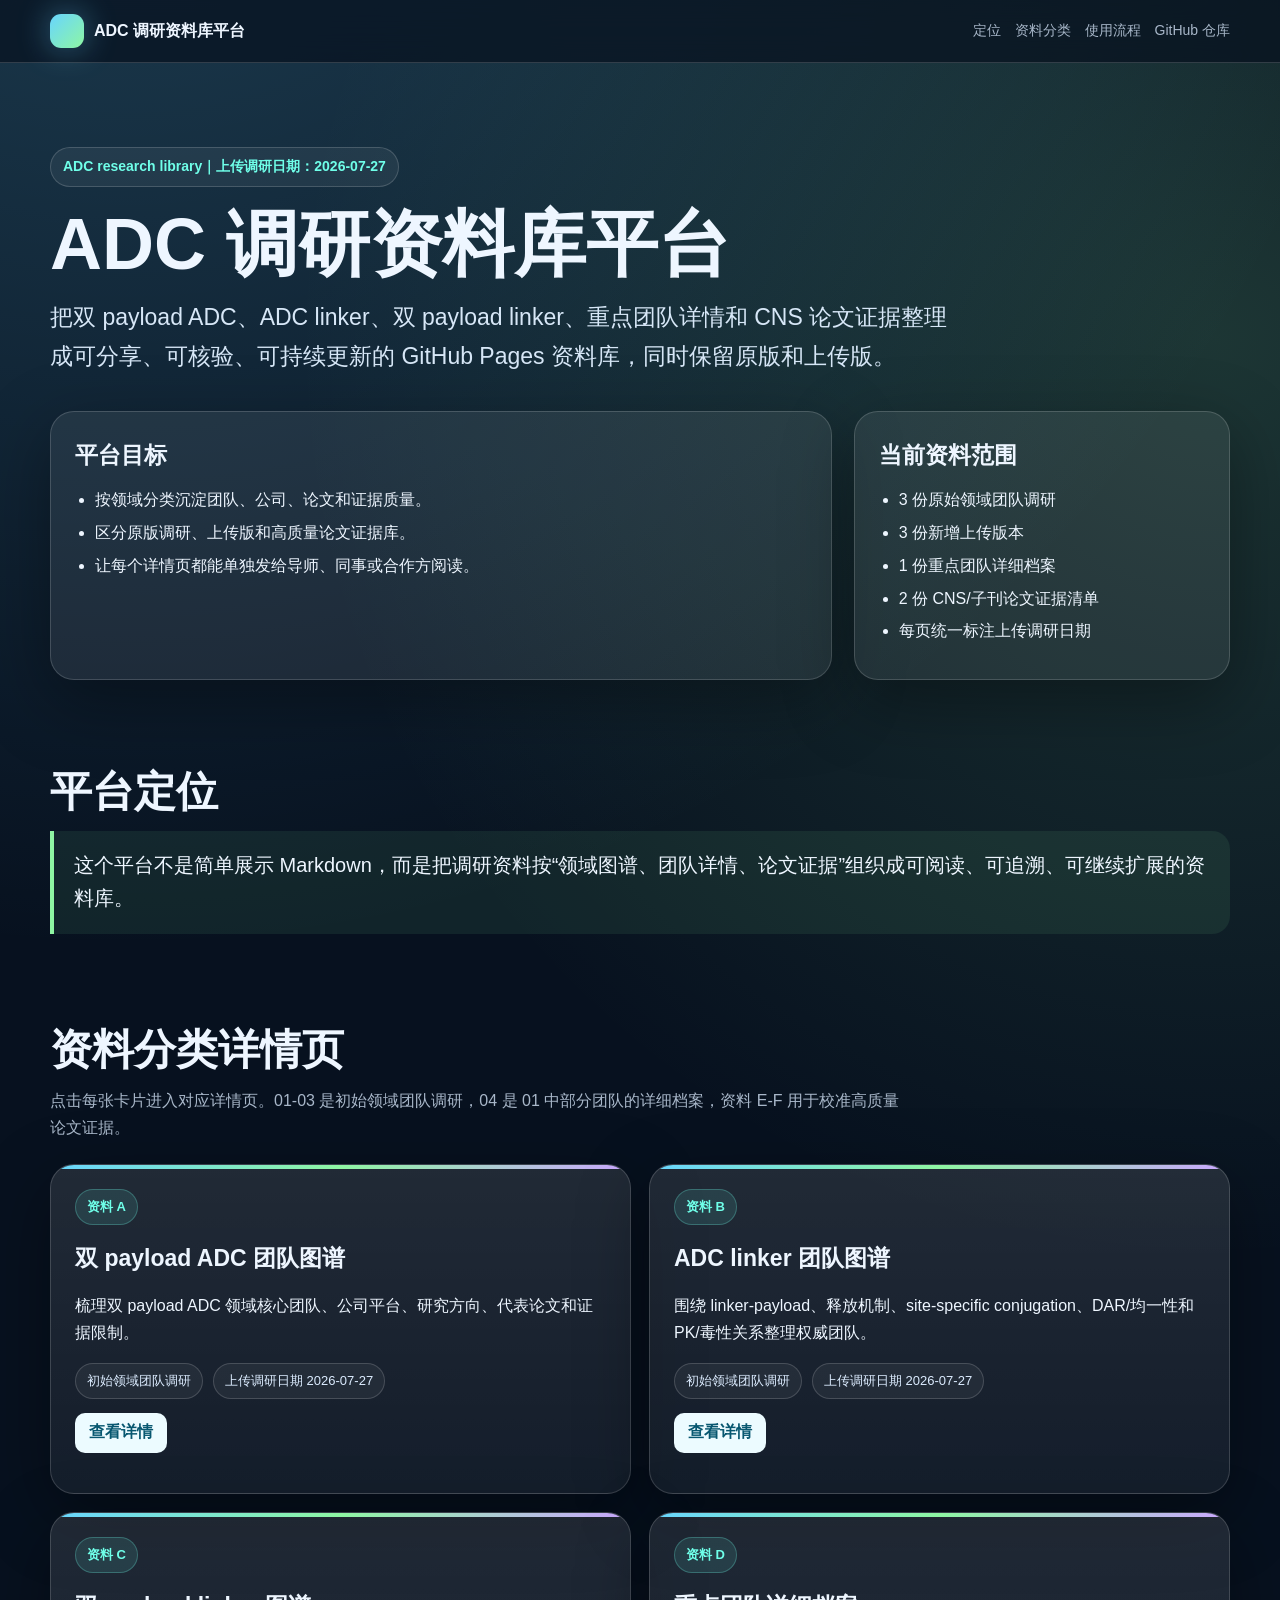
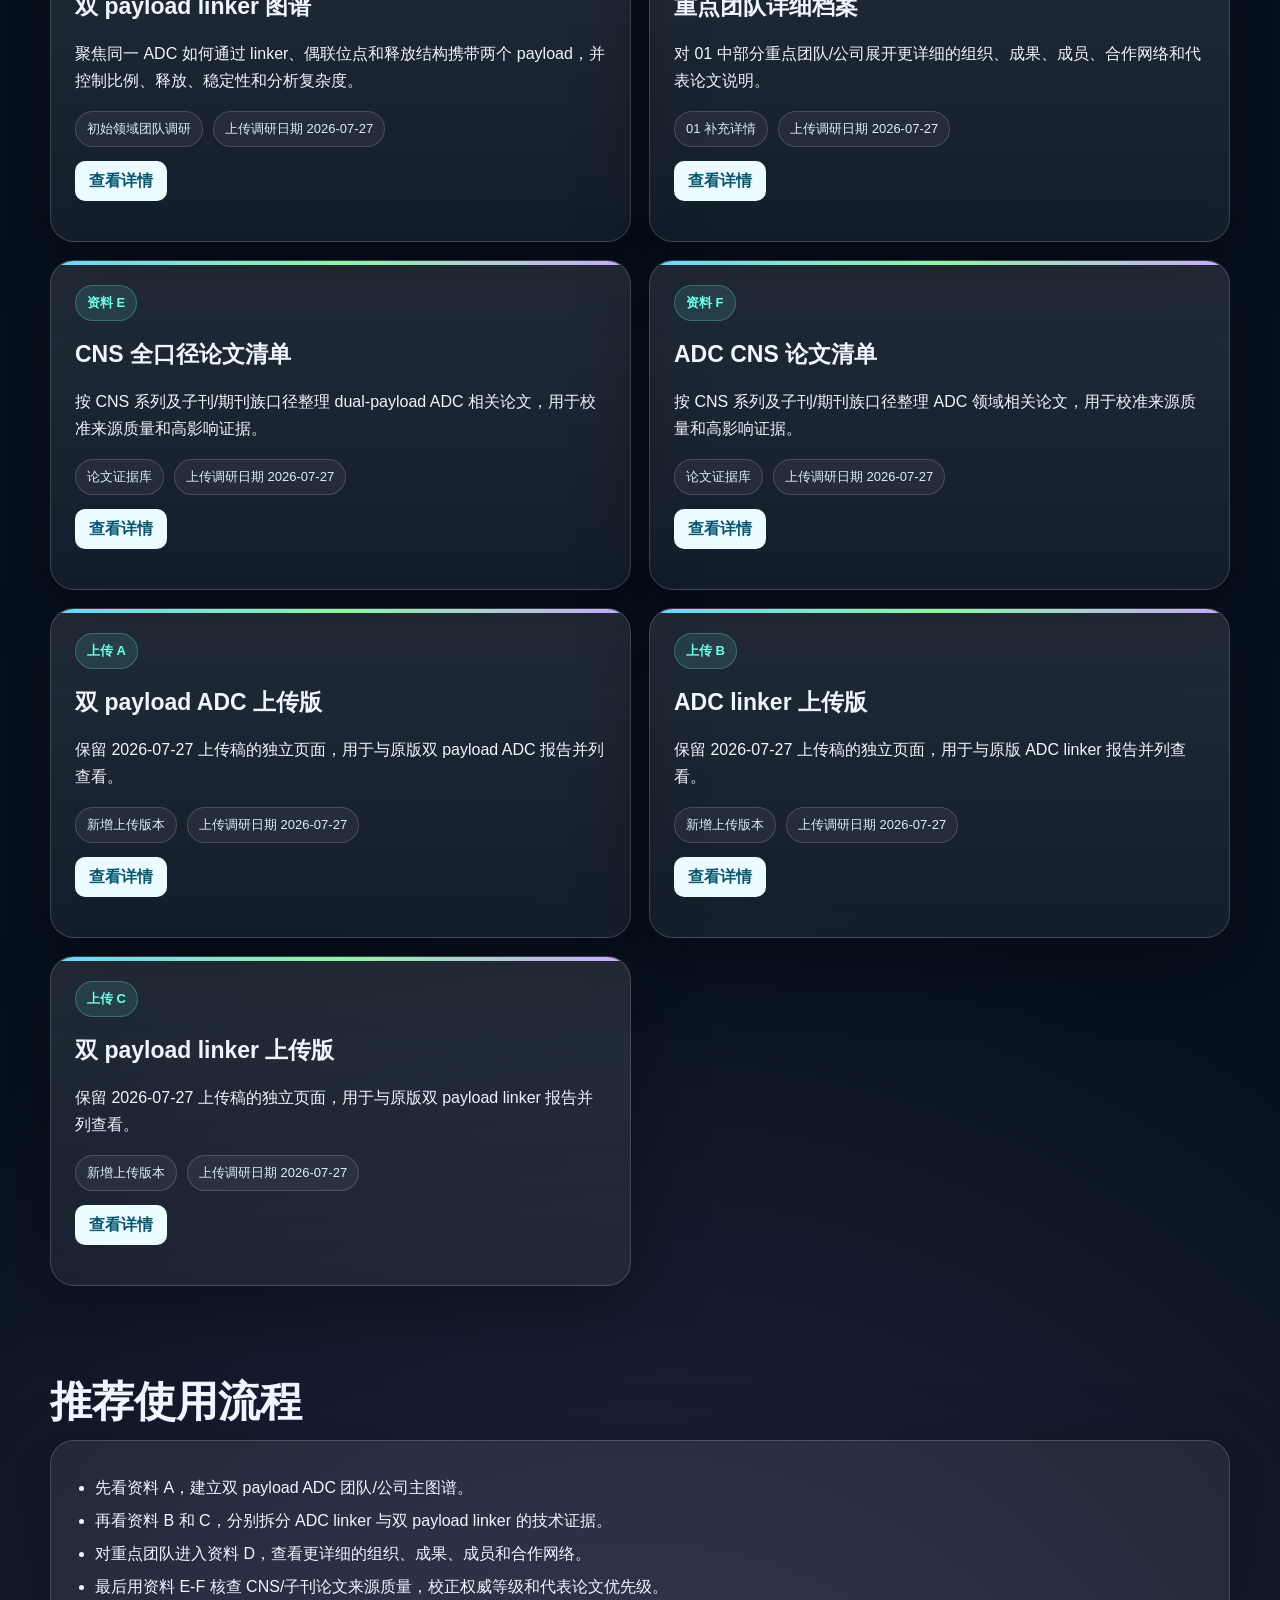
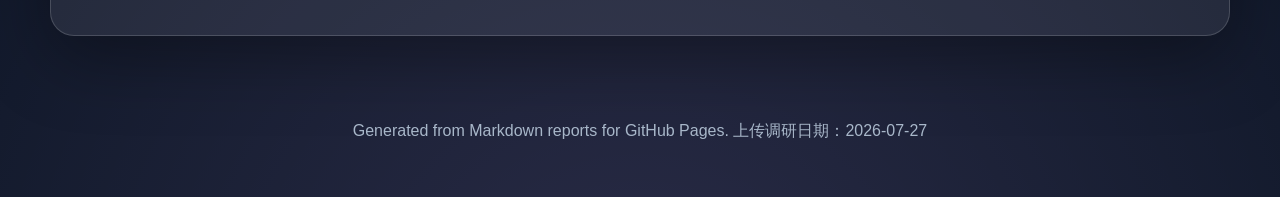
==== commit 2ac59277: "Add uploaded report versions" ====
--- a/index.html
+++ b/index.html
@@ -17,20 +17,21 @@
   <header class="wrap">
     <span class="eyebrow">ADC research library｜上传调研日期：2026-07-27</span>
     <h1>ADC 调研资料库平台</h1>
-    <p class="lead">把双 payload ADC、ADC linker、双 payload linker、重点团队详情和 CNS 论文证据整理成可分享、可核验、可持续更新的 GitHub Pages 资料库。</p>
+    <p class="lead">把双 payload ADC、ADC linker、双 payload linker、重点团队详情和 CNS 论文证据整理成可分享、可核验、可持续更新的 GitHub Pages 资料库，同时保留原版和上传版。</p>
     <div class="hero-grid">
       <div class="card">
         <h3>平台目标</h3>
         <ul>
           <li>按领域分类沉淀团队、公司、论文和证据质量。</li>
-          <li>区分初始调研、团队详情和高质量论文证据库。</li>
+          <li>区分原版调研、上传版和高质量论文证据库。</li>
           <li>让每个详情页都能单独发给导师、同事或合作方阅读。</li>
         </ul>
       </div>
       <div class="card">
         <h3>当前资料范围</h3>
         <ul>
-          <li>3 份初始领域团队调研</li>
+          <li>3 份原始领域团队调研</li>
+          <li>3 份新增上传版本</li>
           <li>1 份重点团队详细档案</li>
           <li>2 份 CNS/子刊论文证据清单</li>
           <li>每页统一标注上传调研日期</li>
@@ -87,6 +88,27 @@
   <p>按 CNS 系列及子刊/期刊族口径整理 ADC 领域相关论文，用于校准来源质量和高影响证据。</p>
   <div class="pillrow"><span class="meta-pill">论文证据库</span><span class="meta-pill">上传调研日期 2026-07-27</span></div>
   <p style="margin-top:14px;"><a class="btn" href="./detail-adc-cns-paper-list.html">查看详情</a></p>
+</article>
+<article class="task">
+  <span class="tag">上传 A</span>
+  <h3>双 payload ADC 上传版</h3>
+  <p>保留 2026-07-27 上传稿的独立页面，用于与原版双 payload ADC 报告并列查看。</p>
+  <div class="pillrow"><span class="meta-pill">新增上传版本</span><span class="meta-pill">上传调研日期 2026-07-27</span></div>
+  <p style="margin-top:14px;"><a class="btn" href="./detail-upload-01-dual-payload-adc-teams.html">查看详情</a></p>
+</article>
+<article class="task">
+  <span class="tag">上传 B</span>
+  <h3>ADC linker 上传版</h3>
+  <p>保留 2026-07-27 上传稿的独立页面，用于与原版 ADC linker 报告并列查看。</p>
+  <div class="pillrow"><span class="meta-pill">新增上传版本</span><span class="meta-pill">上传调研日期 2026-07-27</span></div>
+  <p style="margin-top:14px;"><a class="btn" href="./detail-upload-02-adc-linker-teams.html">查看详情</a></p>
+</article>
+<article class="task">
+  <span class="tag">上传 C</span>
+  <h3>双 payload linker 上传版</h3>
+  <p>保留 2026-07-27 上传稿的独立页面，用于与原版双 payload linker 报告并列查看。</p>
+  <div class="pillrow"><span class="meta-pill">新增上传版本</span><span class="meta-pill">上传调研日期 2026-07-27</span></div>
+  <p style="margin-top:14px;"><a class="btn" href="./detail-upload-03-dual-payload-adc-linker-teams.html">查看详情</a></p>
 </article></div>
     </section>
     <section id="workflow" class="wrap">
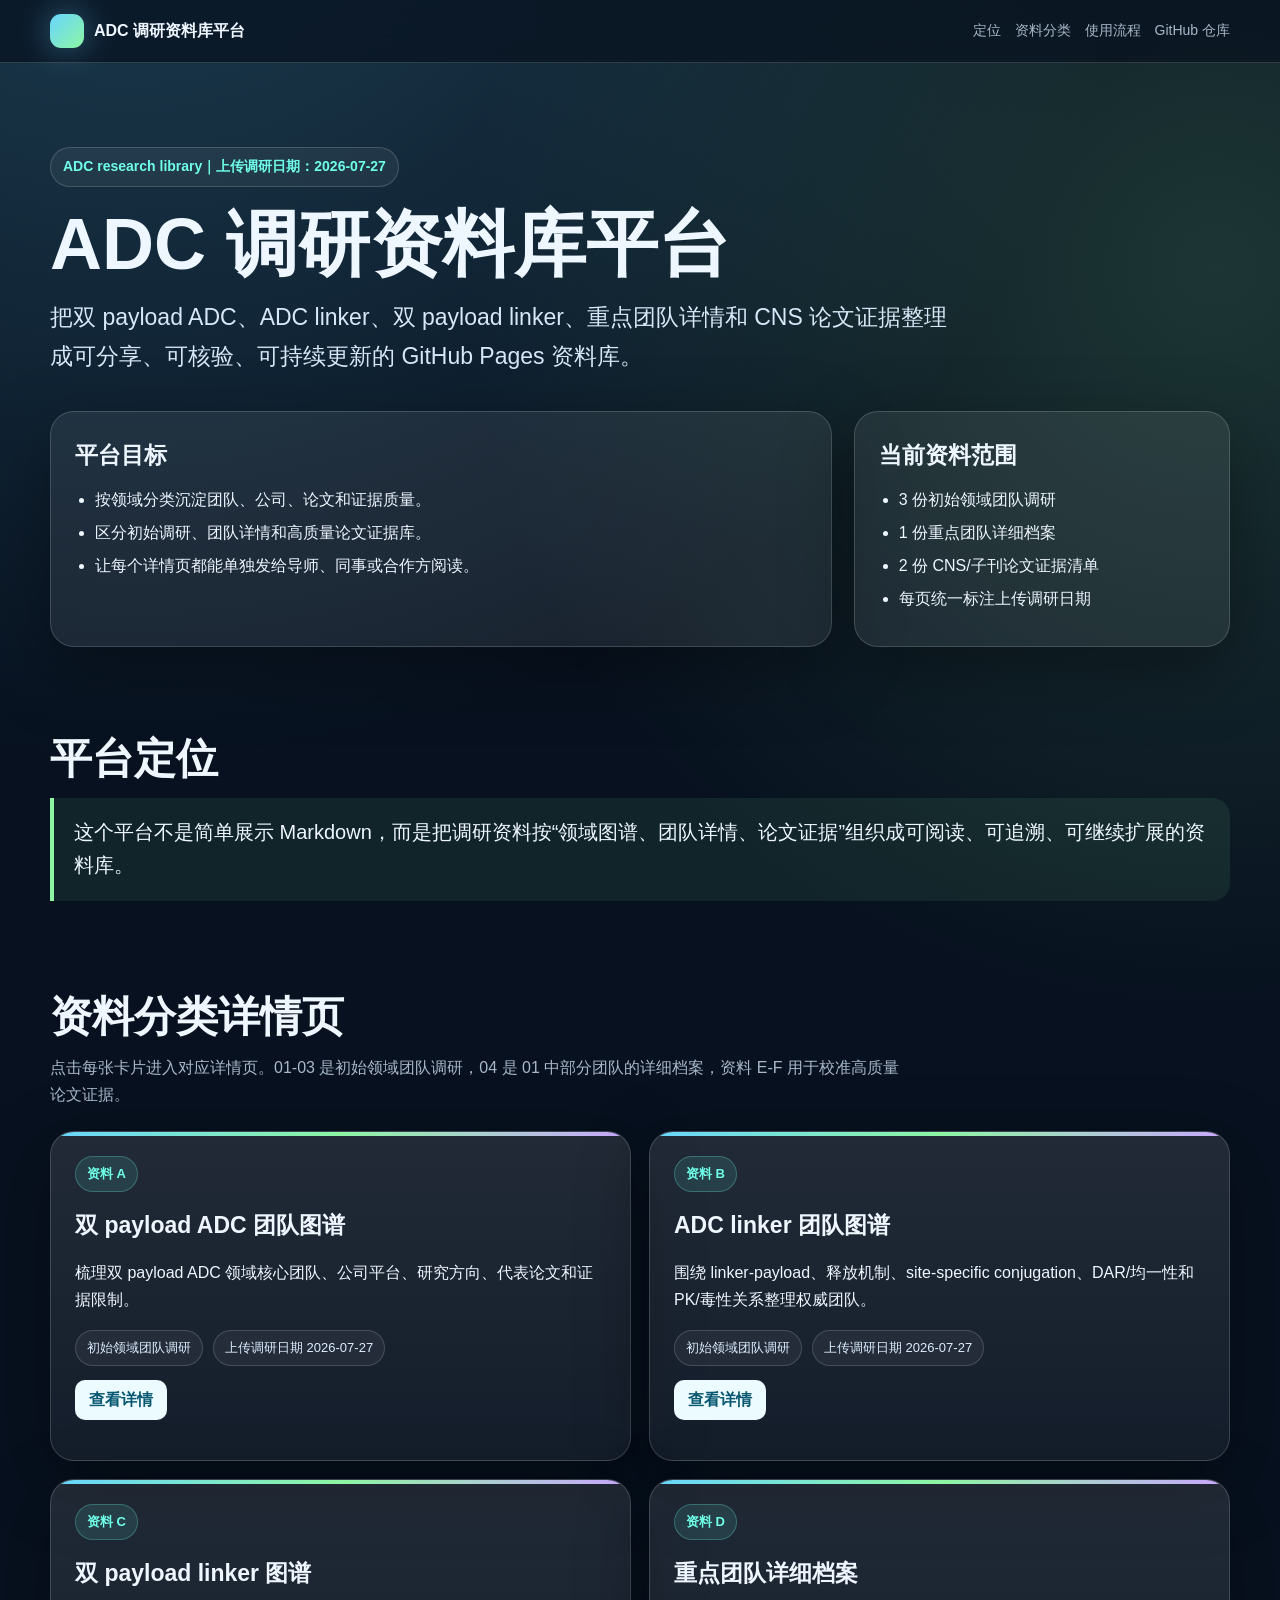
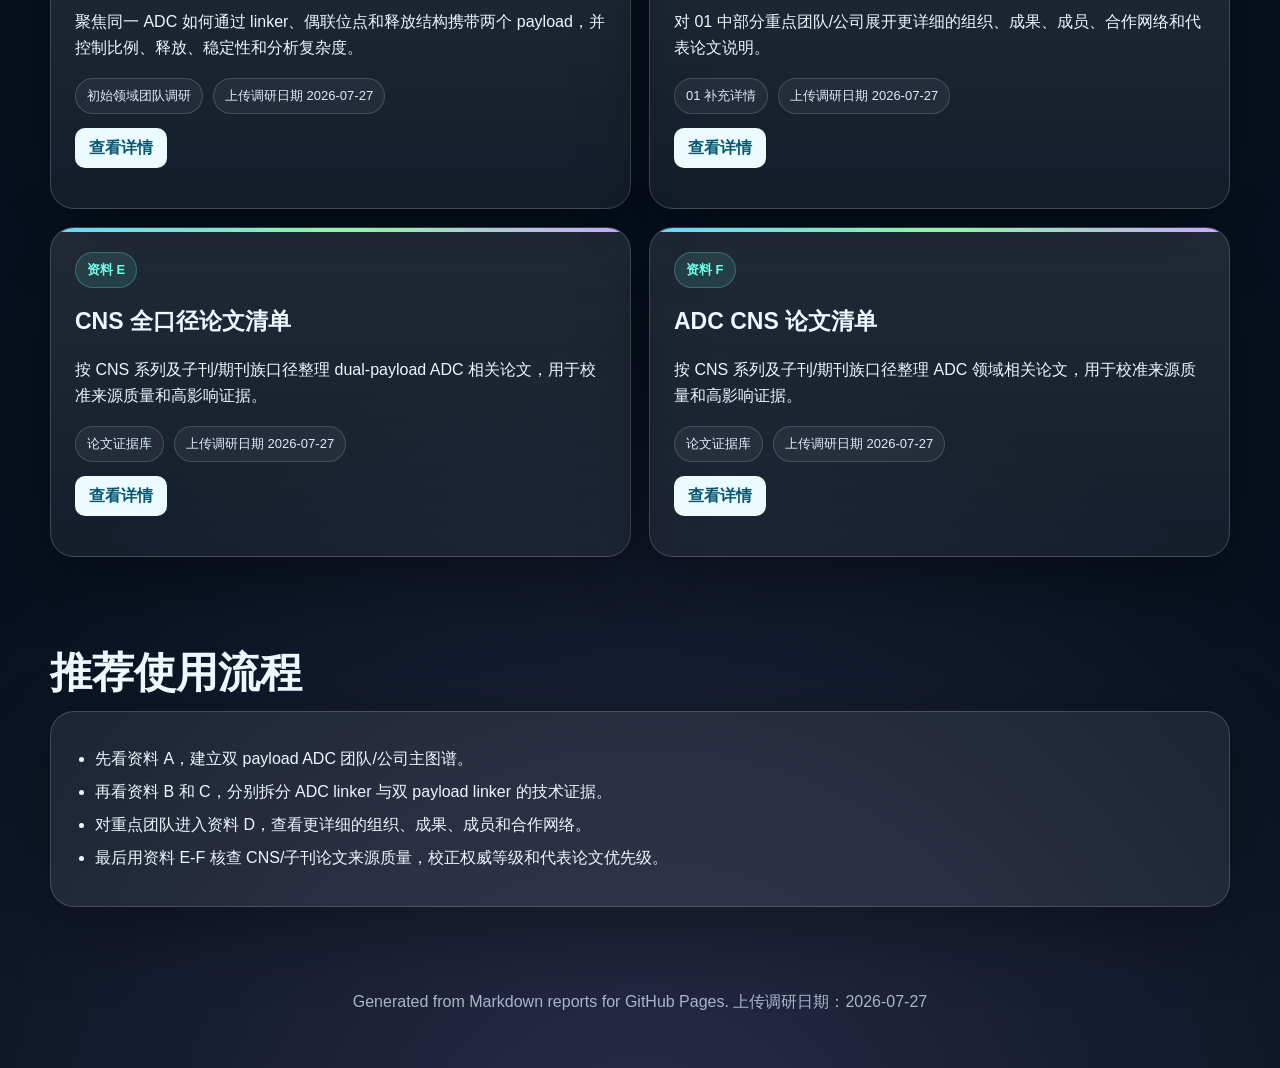
==== commit 5d7b5685: "Revert "Add uploaded report versions" This reverts commit 2ac59277387df329f1688d1f5eea53641b251b00." ====
--- a/index.html
+++ b/index.html
@@ -17,21 +17,20 @@
   <header class="wrap">
     <span class="eyebrow">ADC research library｜上传调研日期：2026-07-27</span>
     <h1>ADC 调研资料库平台</h1>
-    <p class="lead">把双 payload ADC、ADC linker、双 payload linker、重点团队详情和 CNS 论文证据整理成可分享、可核验、可持续更新的 GitHub Pages 资料库，同时保留原版和上传版。</p>
+    <p class="lead">把双 payload ADC、ADC linker、双 payload linker、重点团队详情和 CNS 论文证据整理成可分享、可核验、可持续更新的 GitHub Pages 资料库。</p>
     <div class="hero-grid">
       <div class="card">
         <h3>平台目标</h3>
         <ul>
           <li>按领域分类沉淀团队、公司、论文和证据质量。</li>
-          <li>区分原版调研、上传版和高质量论文证据库。</li>
+          <li>区分初始调研、团队详情和高质量论文证据库。</li>
           <li>让每个详情页都能单独发给导师、同事或合作方阅读。</li>
         </ul>
       </div>
       <div class="card">
         <h3>当前资料范围</h3>
         <ul>
-          <li>3 份原始领域团队调研</li>
-          <li>3 份新增上传版本</li>
+          <li>3 份初始领域团队调研</li>
           <li>1 份重点团队详细档案</li>
           <li>2 份 CNS/子刊论文证据清单</li>
           <li>每页统一标注上传调研日期</li>
@@ -88,27 +87,6 @@
   <p>按 CNS 系列及子刊/期刊族口径整理 ADC 领域相关论文，用于校准来源质量和高影响证据。</p>
   <div class="pillrow"><span class="meta-pill">论文证据库</span><span class="meta-pill">上传调研日期 2026-07-27</span></div>
   <p style="margin-top:14px;"><a class="btn" href="./detail-adc-cns-paper-list.html">查看详情</a></p>
-</article>
-<article class="task">
-  <span class="tag">上传 A</span>
-  <h3>双 payload ADC 上传版</h3>
-  <p>保留 2026-07-27 上传稿的独立页面，用于与原版双 payload ADC 报告并列查看。</p>
-  <div class="pillrow"><span class="meta-pill">新增上传版本</span><span class="meta-pill">上传调研日期 2026-07-27</span></div>
-  <p style="margin-top:14px;"><a class="btn" href="./detail-upload-01-dual-payload-adc-teams.html">查看详情</a></p>
-</article>
-<article class="task">
-  <span class="tag">上传 B</span>
-  <h3>ADC linker 上传版</h3>
-  <p>保留 2026-07-27 上传稿的独立页面，用于与原版 ADC linker 报告并列查看。</p>
-  <div class="pillrow"><span class="meta-pill">新增上传版本</span><span class="meta-pill">上传调研日期 2026-07-27</span></div>
-  <p style="margin-top:14px;"><a class="btn" href="./detail-upload-02-adc-linker-teams.html">查看详情</a></p>
-</article>
-<article class="task">
-  <span class="tag">上传 C</span>
-  <h3>双 payload linker 上传版</h3>
-  <p>保留 2026-07-27 上传稿的独立页面，用于与原版双 payload linker 报告并列查看。</p>
-  <div class="pillrow"><span class="meta-pill">新增上传版本</span><span class="meta-pill">上传调研日期 2026-07-27</span></div>
-  <p style="margin-top:14px;"><a class="btn" href="./detail-upload-03-dual-payload-adc-linker-teams.html">查看详情</a></p>
 </article></div>
     </section>
     <section id="workflow" class="wrap">
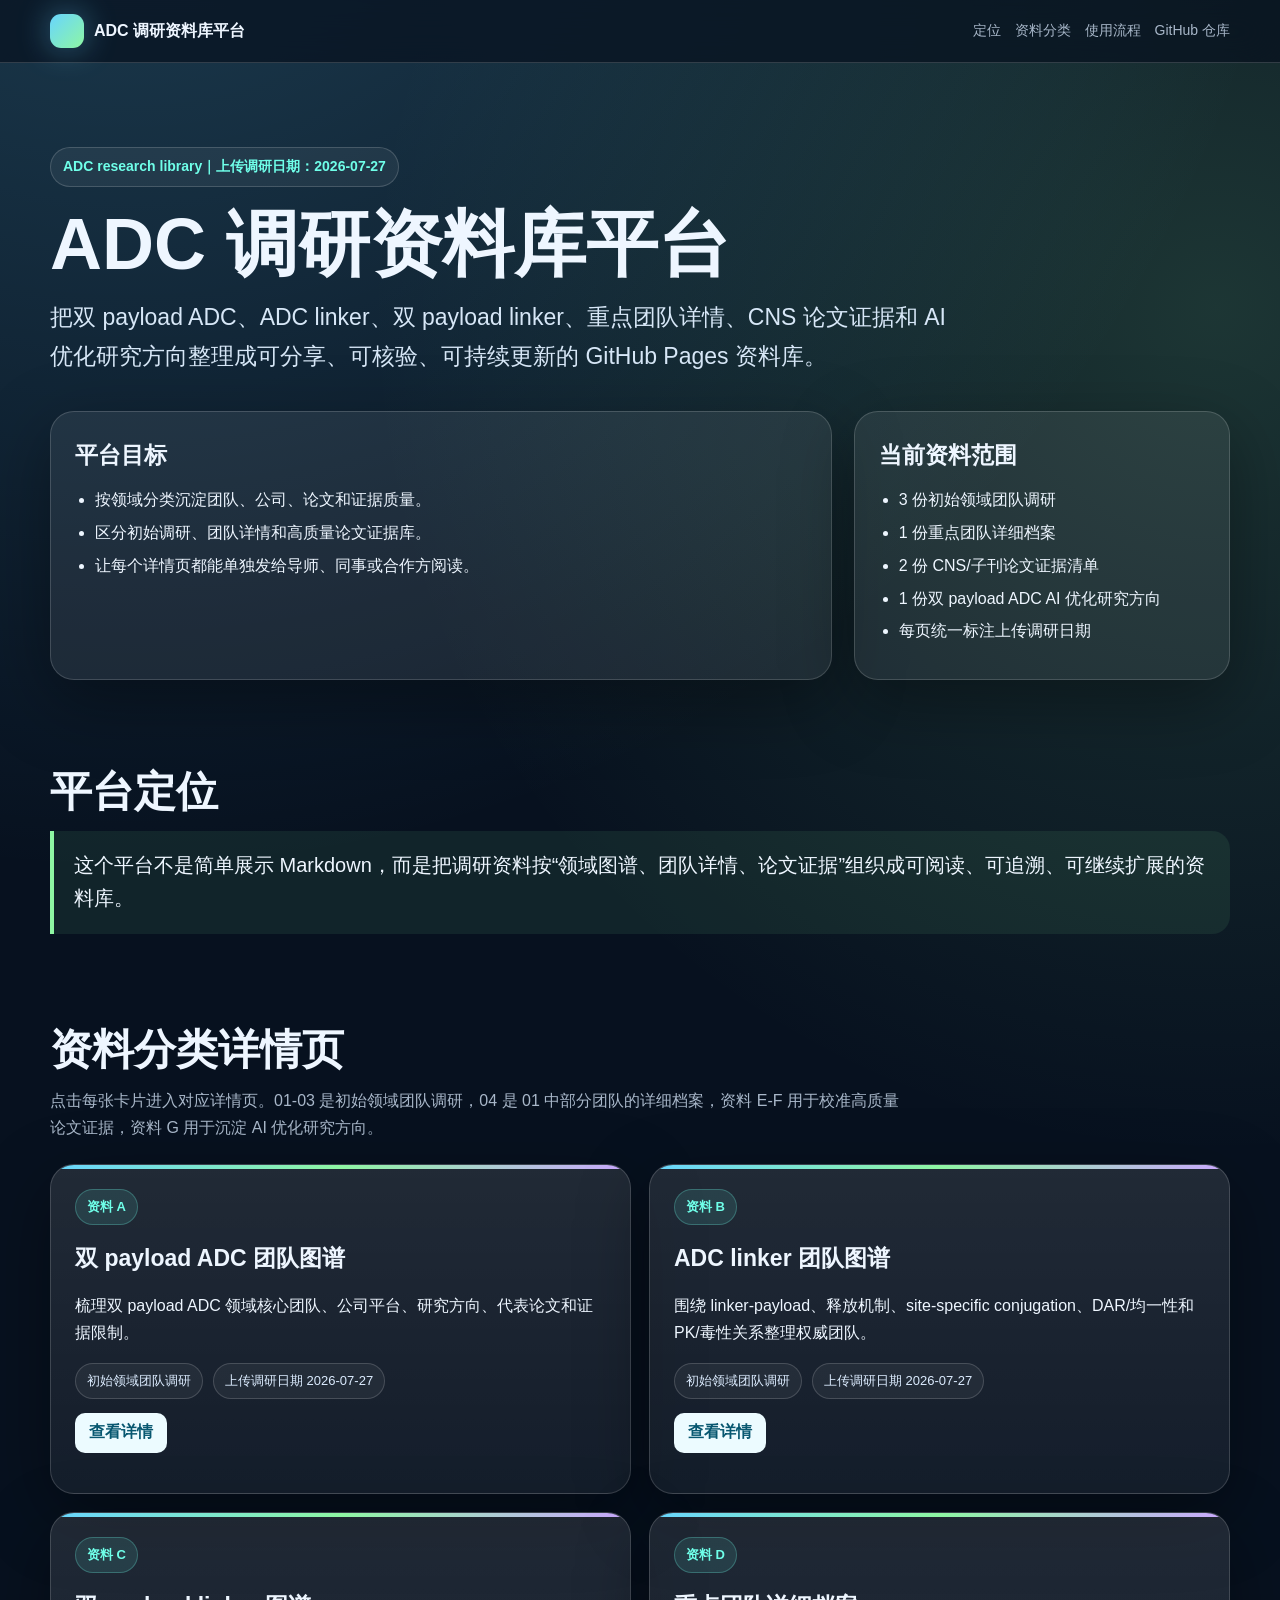
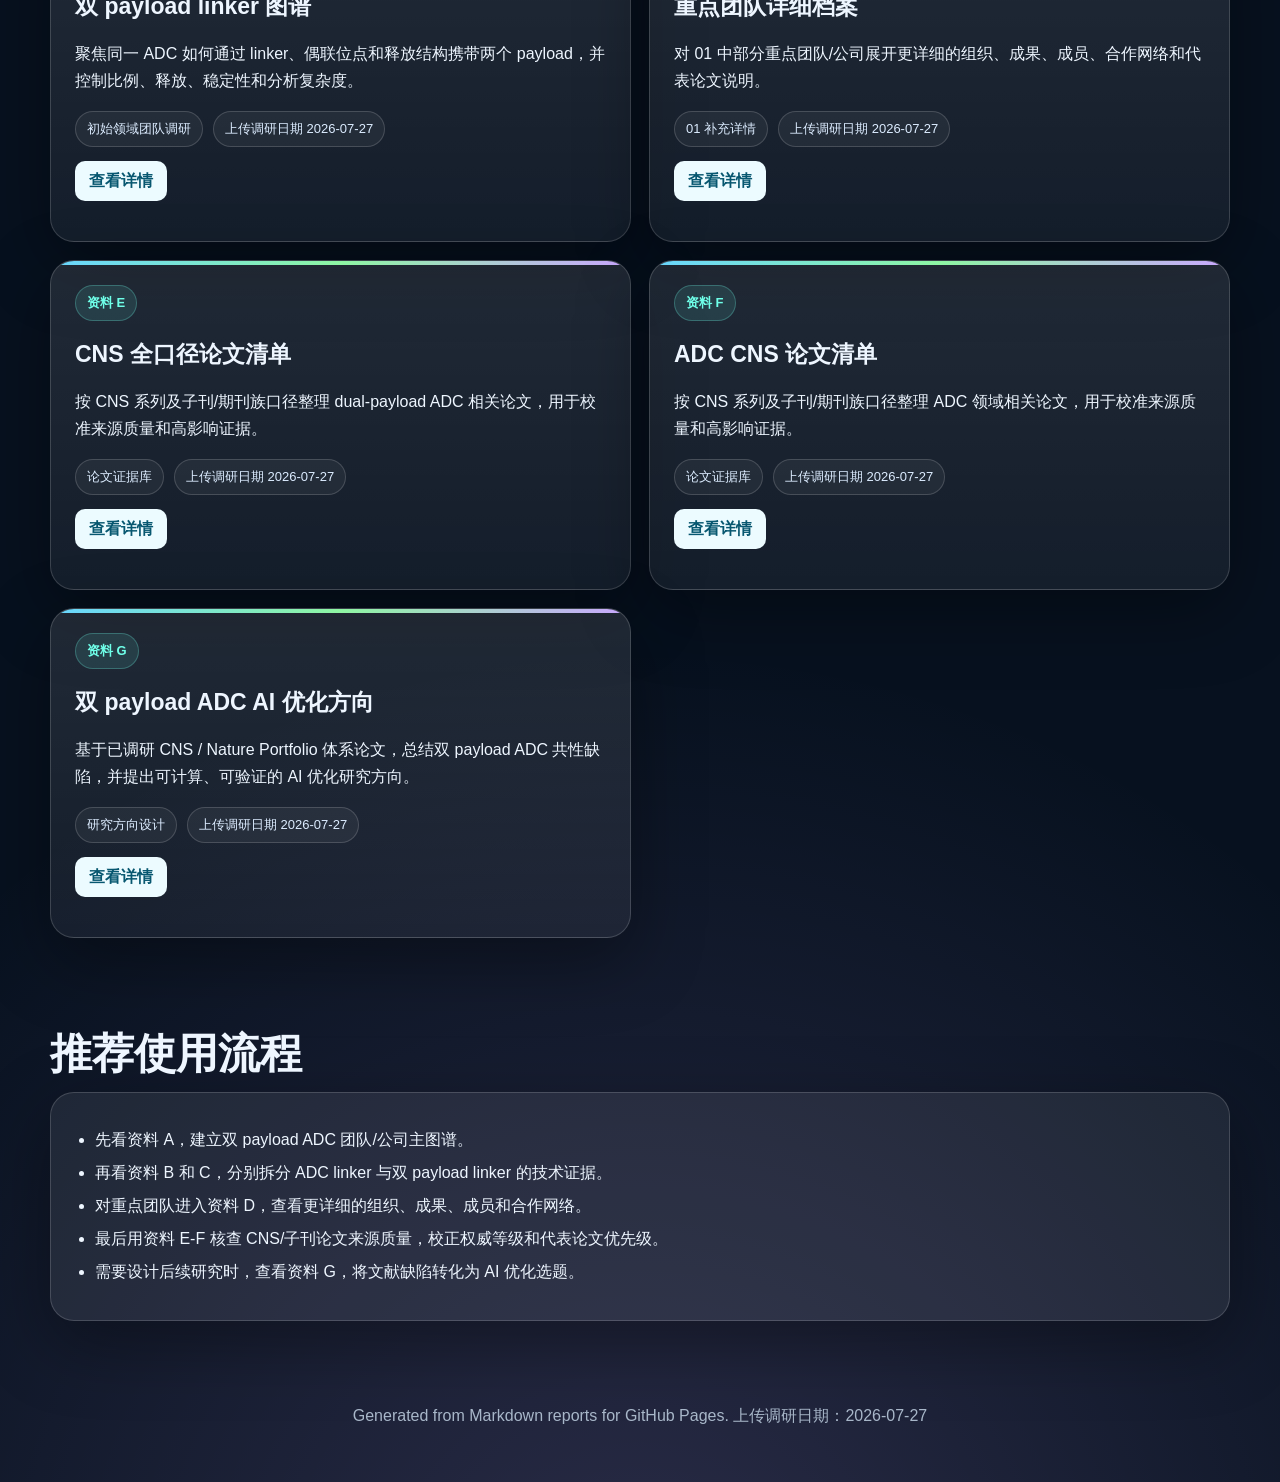
==== commit 9566d30c: "Add dual payload ADC AI optimization page" ====
--- a/index.html
+++ b/index.html
@@ -17,7 +17,7 @@
   <header class="wrap">
     <span class="eyebrow">ADC research library｜上传调研日期：2026-07-27</span>
     <h1>ADC 调研资料库平台</h1>
-    <p class="lead">把双 payload ADC、ADC linker、双 payload linker、重点团队详情和 CNS 论文证据整理成可分享、可核验、可持续更新的 GitHub Pages 资料库。</p>
+    <p class="lead">把双 payload ADC、ADC linker、双 payload linker、重点团队详情、CNS 论文证据和 AI 优化研究方向整理成可分享、可核验、可持续更新的 GitHub Pages 资料库。</p>
     <div class="hero-grid">
       <div class="card">
         <h3>平台目标</h3>
@@ -33,6 +33,7 @@
           <li>3 份初始领域团队调研</li>
           <li>1 份重点团队详细档案</li>
           <li>2 份 CNS/子刊论文证据清单</li>
+          <li>1 份双 payload ADC AI 优化研究方向</li>
           <li>每页统一标注上传调研日期</li>
         </ul>
       </div>
@@ -45,7 +46,7 @@
     </section>
     <section id="library" class="wrap">
       <h2>资料分类详情页</h2>
-      <p class="sub">点击每张卡片进入对应详情页。01-03 是初始领域团队调研，04 是 01 中部分团队的详细档案，资料 E-F 用于校准高质量论文证据。</p>
+      <p class="sub">点击每张卡片进入对应详情页。01-03 是初始领域团队调研，04 是 01 中部分团队的详细档案，资料 E-F 用于校准高质量论文证据，资料 G 用于沉淀 AI 优化研究方向。</p>
       <div class="grid-2"><article class="task">
   <span class="tag">资料 A</span>
   <h3>双 payload ADC 团队图谱</h3>
@@ -87,6 +88,13 @@
   <p>按 CNS 系列及子刊/期刊族口径整理 ADC 领域相关论文，用于校准来源质量和高影响证据。</p>
   <div class="pillrow"><span class="meta-pill">论文证据库</span><span class="meta-pill">上传调研日期 2026-07-27</span></div>
   <p style="margin-top:14px;"><a class="btn" href="./detail-adc-cns-paper-list.html">查看详情</a></p>
+</article>
+<article class="task">
+  <span class="tag">资料 G</span>
+  <h3>双 payload ADC AI 优化方向</h3>
+  <p>基于已调研 CNS / Nature Portfolio 体系论文，总结双 payload ADC 共性缺陷，并提出可计算、可验证的 AI 优化研究方向。</p>
+  <div class="pillrow"><span class="meta-pill">研究方向设计</span><span class="meta-pill">上传调研日期 2026-07-27</span></div>
+  <p style="margin-top:14px;"><a class="btn" href="./detail-dual-payload-adc-ai-optimization.html">查看详情</a></p>
 </article></div>
     </section>
     <section id="workflow" class="wrap">
@@ -97,6 +105,7 @@
           <li>再看资料 B 和 C，分别拆分 ADC linker 与双 payload linker 的技术证据。</li>
           <li>对重点团队进入资料 D，查看更详细的组织、成果、成员和合作网络。</li>
           <li>最后用资料 E-F 核查 CNS/子刊论文来源质量，校正权威等级和代表论文优先级。</li>
+          <li>需要设计后续研究时，查看资料 G，将文献缺陷转化为 AI 优化选题。</li>
         </ul>
       </div>
     </section>
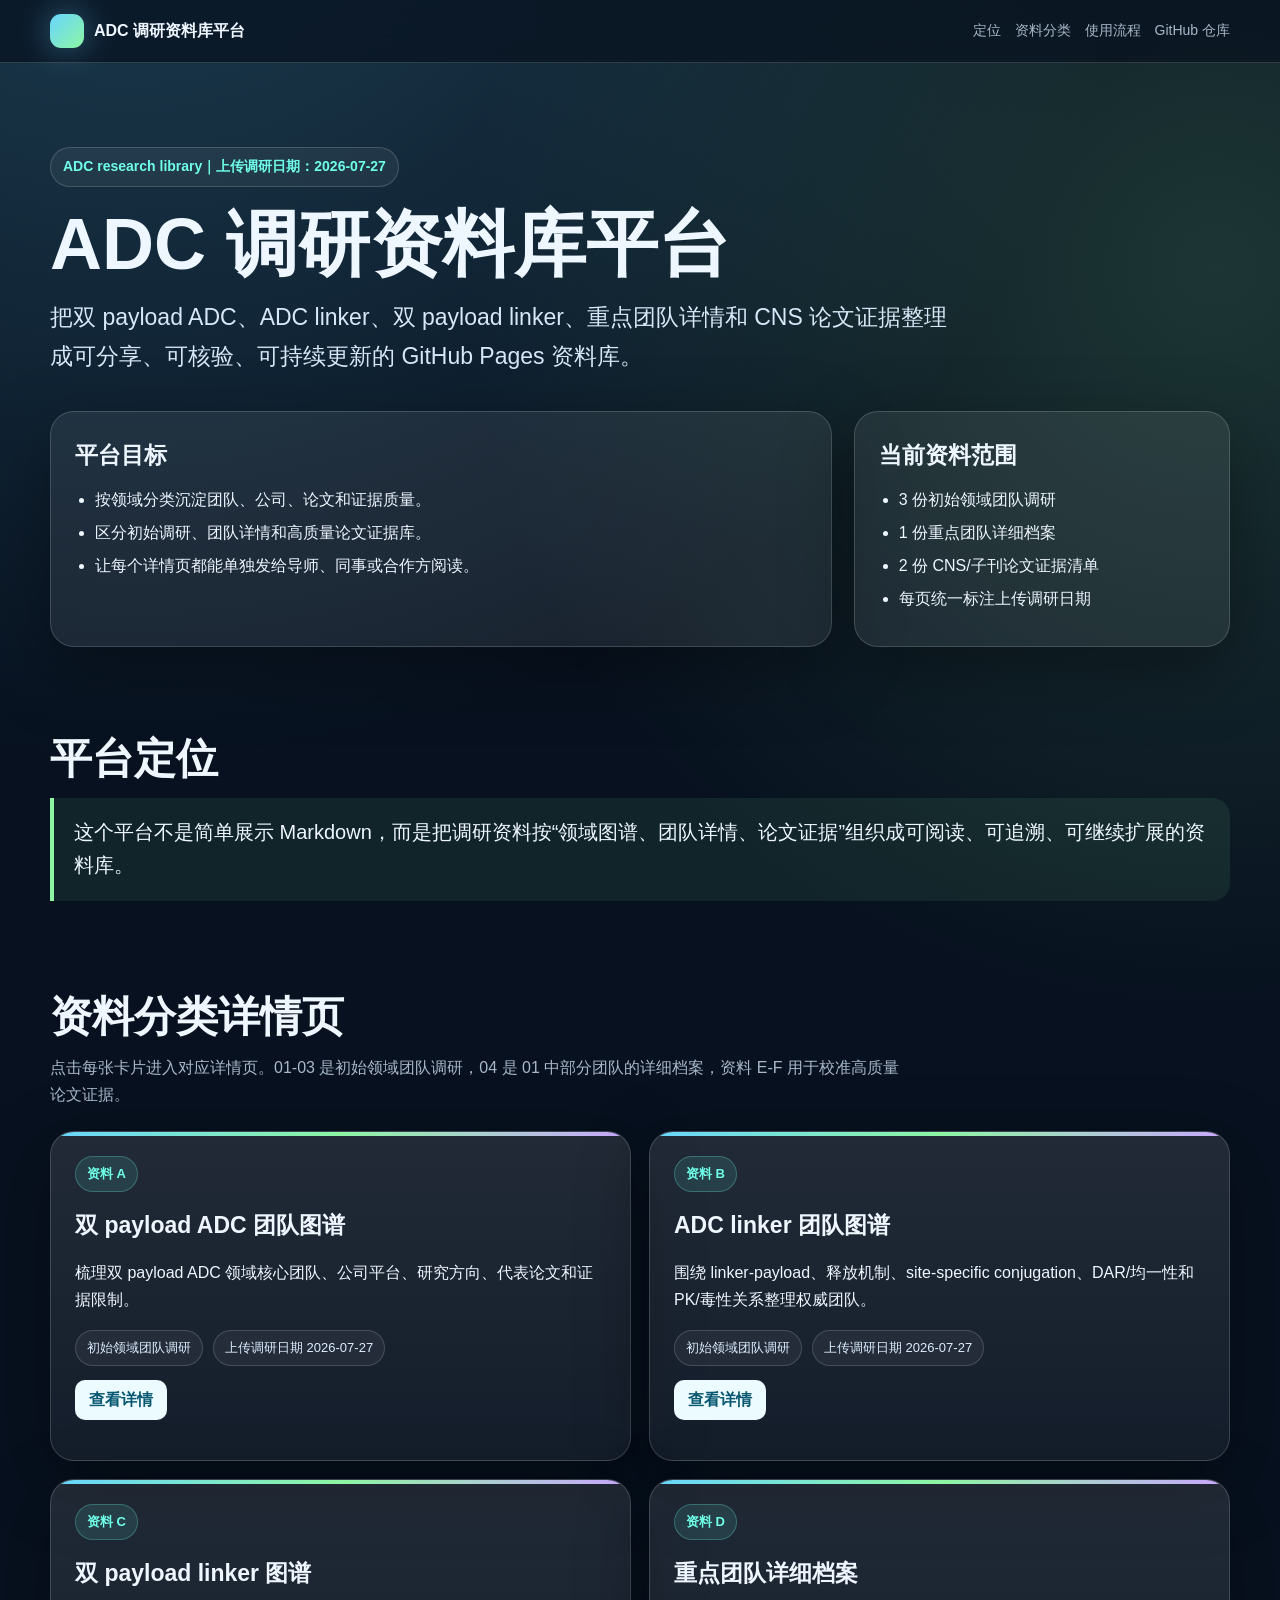
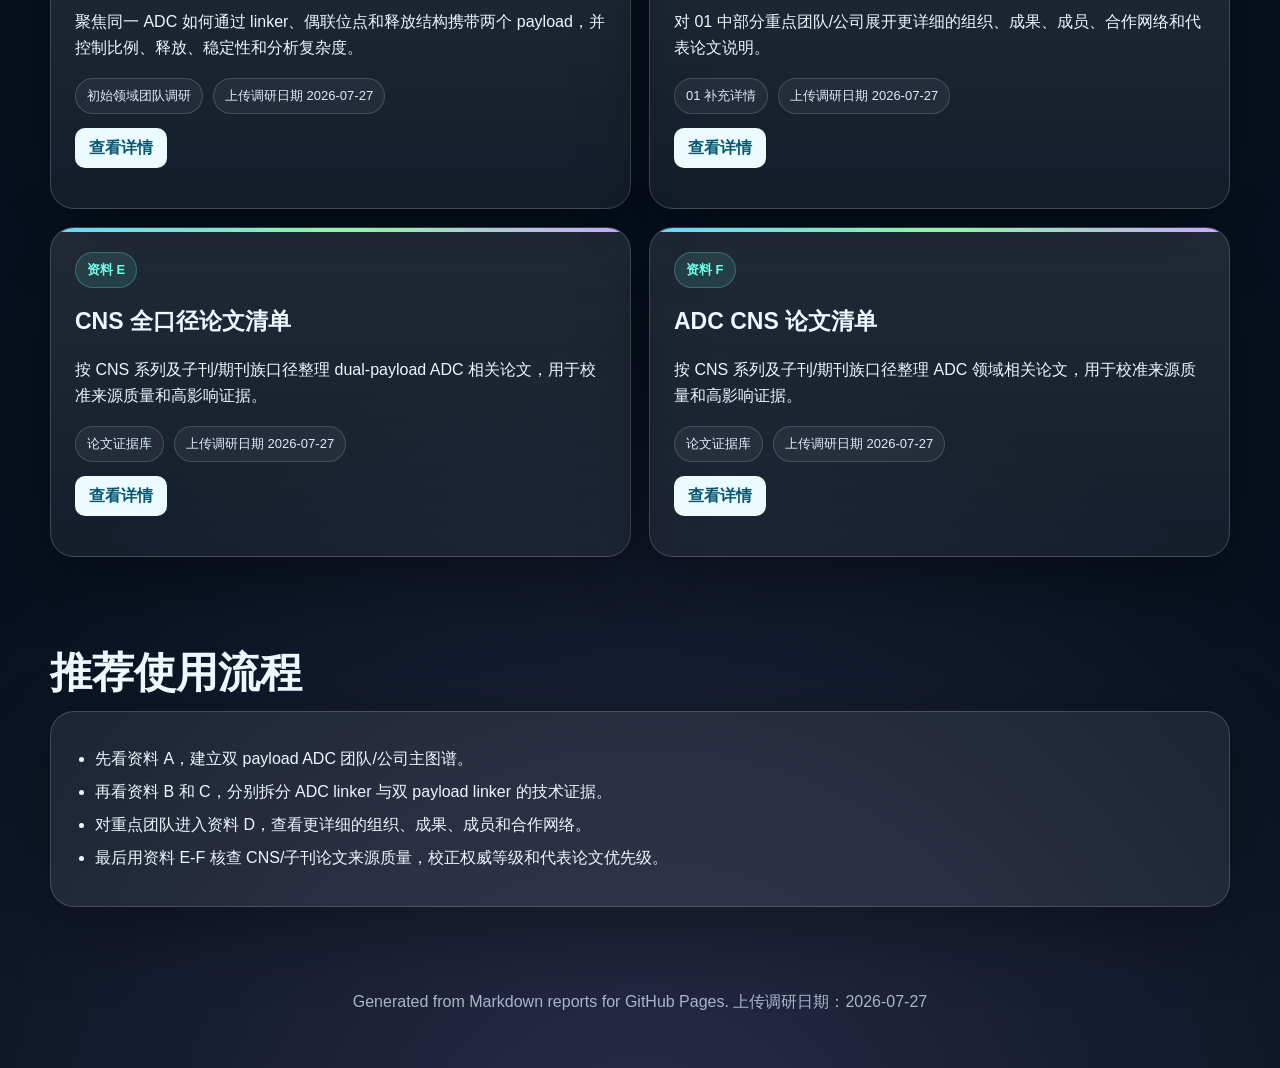
==== commit ae7c70ec: "Revert "Add dual payload ADC AI optimization page" This reverts commit 9566d30c7abf755577615a26d151c" ====
--- a/index.html
+++ b/index.html
@@ -17,7 +17,7 @@
   <header class="wrap">
     <span class="eyebrow">ADC research library｜上传调研日期：2026-07-27</span>
     <h1>ADC 调研资料库平台</h1>
-    <p class="lead">把双 payload ADC、ADC linker、双 payload linker、重点团队详情、CNS 论文证据和 AI 优化研究方向整理成可分享、可核验、可持续更新的 GitHub Pages 资料库。</p>
+    <p class="lead">把双 payload ADC、ADC linker、双 payload linker、重点团队详情和 CNS 论文证据整理成可分享、可核验、可持续更新的 GitHub Pages 资料库。</p>
     <div class="hero-grid">
       <div class="card">
         <h3>平台目标</h3>
@@ -33,7 +33,6 @@
           <li>3 份初始领域团队调研</li>
           <li>1 份重点团队详细档案</li>
           <li>2 份 CNS/子刊论文证据清单</li>
-          <li>1 份双 payload ADC AI 优化研究方向</li>
           <li>每页统一标注上传调研日期</li>
         </ul>
       </div>
@@ -46,7 +45,7 @@
     </section>
     <section id="library" class="wrap">
       <h2>资料分类详情页</h2>
-      <p class="sub">点击每张卡片进入对应详情页。01-03 是初始领域团队调研，04 是 01 中部分团队的详细档案，资料 E-F 用于校准高质量论文证据，资料 G 用于沉淀 AI 优化研究方向。</p>
+      <p class="sub">点击每张卡片进入对应详情页。01-03 是初始领域团队调研，04 是 01 中部分团队的详细档案，资料 E-F 用于校准高质量论文证据。</p>
       <div class="grid-2"><article class="task">
   <span class="tag">资料 A</span>
   <h3>双 payload ADC 团队图谱</h3>
@@ -88,13 +87,6 @@
   <p>按 CNS 系列及子刊/期刊族口径整理 ADC 领域相关论文，用于校准来源质量和高影响证据。</p>
   <div class="pillrow"><span class="meta-pill">论文证据库</span><span class="meta-pill">上传调研日期 2026-07-27</span></div>
   <p style="margin-top:14px;"><a class="btn" href="./detail-adc-cns-paper-list.html">查看详情</a></p>
-</article>
-<article class="task">
-  <span class="tag">资料 G</span>
-  <h3>双 payload ADC AI 优化方向</h3>
-  <p>基于已调研 CNS / Nature Portfolio 体系论文，总结双 payload ADC 共性缺陷，并提出可计算、可验证的 AI 优化研究方向。</p>
-  <div class="pillrow"><span class="meta-pill">研究方向设计</span><span class="meta-pill">上传调研日期 2026-07-27</span></div>
-  <p style="margin-top:14px;"><a class="btn" href="./detail-dual-payload-adc-ai-optimization.html">查看详情</a></p>
 </article></div>
     </section>
     <section id="workflow" class="wrap">
@@ -105,7 +97,6 @@
           <li>再看资料 B 和 C，分别拆分 ADC linker 与双 payload linker 的技术证据。</li>
           <li>对重点团队进入资料 D，查看更详细的组织、成果、成员和合作网络。</li>
           <li>最后用资料 E-F 核查 CNS/子刊论文来源质量，校正权威等级和代表论文优先级。</li>
-          <li>需要设计后续研究时，查看资料 G，将文献缺陷转化为 AI 优化选题。</li>
         </ul>
       </div>
     </section>
